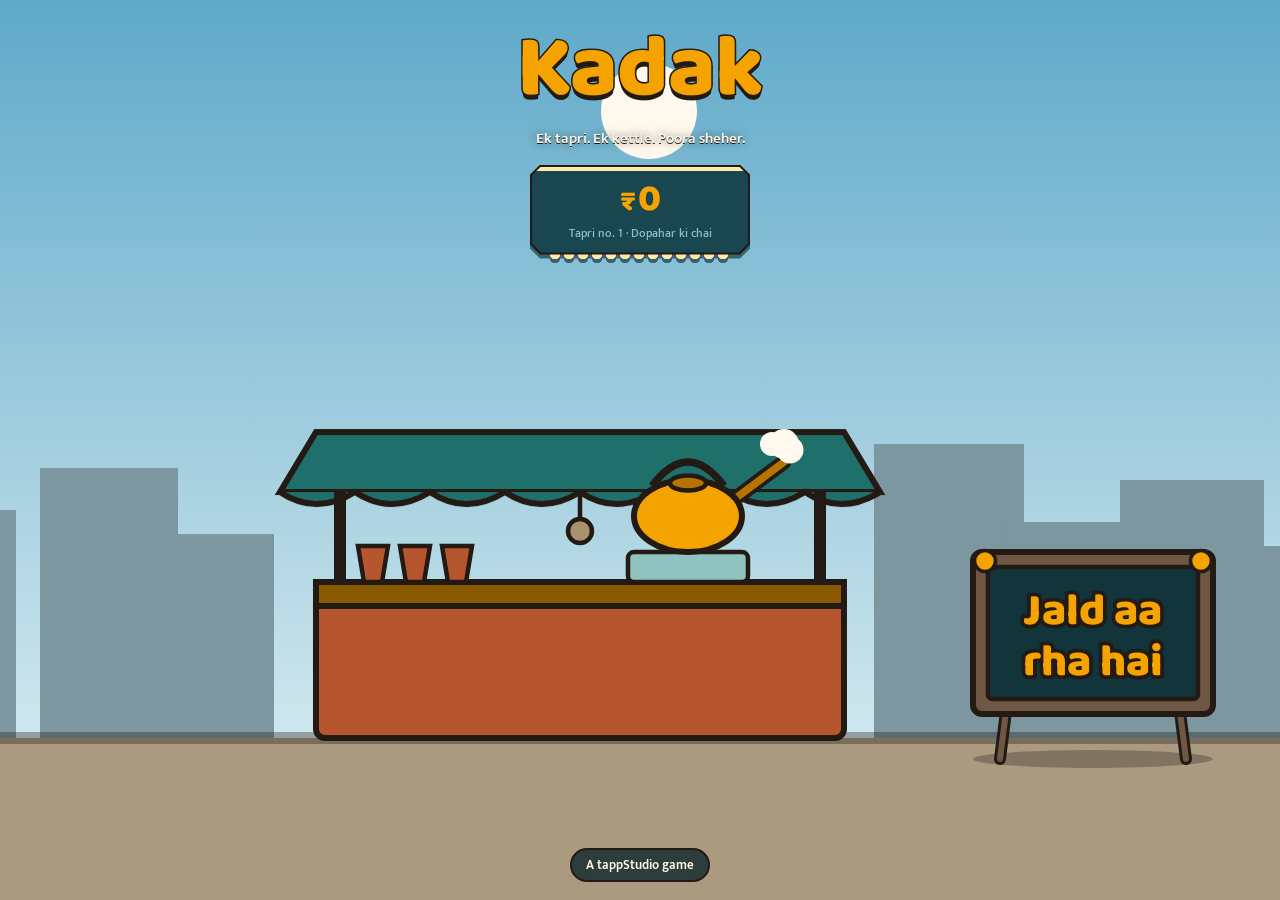
==== index.html @ 05699f22 "feat: Kadak teaser (live-sky tapri) and legal pages for kadakchai.tappstudio.in Co-Authored-By: Clau" ====
<!DOCTYPE html>
<html lang="en">
<head>
<meta charset="utf-8">
<meta name="viewport" content="width=device-width, initial-scale=1, viewport-fit=cover">
<title>Kadak Chai | Jald aa rha hai</title>
<meta name="description" content="Kadak, a chai tapri game from tappStudio. Jald aa rha hai.">
<link rel="canonical" href="https://kadakchai.tappstudio.in/">
<meta name="theme-color" content="#12343B">
<meta name="color-scheme" content="dark">
<meta property="og:type" content="website">
<meta property="og:title" content="Kadak Chai | Jald aa rha hai">
<meta property="og:description" content="A chai tapri game from tappStudio. Jald aa rha hai.">
<meta property="og:url" content="https://kadakchai.tappstudio.in/">
<meta property="og:image" content="https://kadakchai.tappstudio.in/assets/icon-512.png">
<link rel="icon" href="/assets/favicon-48.png" sizes="48x48">
<link rel="apple-touch-icon" href="/assets/apple-touch-icon.png">
<link rel="preconnect" href="https://fonts.googleapis.com">
<link rel="preconnect" href="https://fonts.gstatic.com" crossorigin>
<link rel="stylesheet" href="https://fonts.googleapis.com/css2?family=Baloo+2:wght@600;700;800&family=Mukta:wght@500;600&display=swap">
<style>
/* Pital palette, from the Kadak design system (docs/pital-specimen.html in the game repo). */
:root {
  --night-deep: #0B2328; --night: #12343B; --night-raised: #1A4650;
  --teal: #1F6F6B; --tulsi: #8EC3BF; --steam: #CFE3DF;
  --paper: #FFF8EC; --chai: #6E5843; --ink: #231A14;
  --marigold: #F4A300; --pital: #B87400; --haldi: #FFE1AD;
  --festive: #E0557D;
  --f-display: "Baloo 2", "Mukta", system-ui, sans-serif;
  --f-body: "Mukta", system-ui, -apple-system, "Segoe UI", sans-serif;
  --chamfer: 10px;
  --ease-out: cubic-bezier(.22,.61,.36,1); --ease-back: cubic-bezier(.34,1.56,.64,1);
}
* { box-sizing: border-box; }
html, body { margin: 0; height: 100%; }
body { background: var(--night); color: var(--paper); font-family: var(--f-body); overflow: hidden; -webkit-tap-highlight-color: transparent; user-select: none; -webkit-user-select: none; }

#street { position: fixed; inset: 0; width: 100%; height: 100%; display: block; touch-action: manipulation; cursor: pointer; }

.top { position: fixed; top: 0; left: 0; right: 0; padding: calc(env(safe-area-inset-top) + 28px) 16px 0; display: grid; justify-items: center; gap: 14px; pointer-events: none; text-align: center; }
.mark { margin: 0; font-family: var(--f-display); font-weight: 800; font-size: clamp(52px, 11vw, 88px); line-height: .95; color: var(--marigold); -webkit-text-stroke: 3px var(--ink); paint-order: stroke fill; letter-spacing: -.01em; text-shadow: 0 5px 0 var(--ink); }
.tag { margin: 0; font-weight: 600; font-size: 15px; color: var(--paper); text-shadow: 0 1px 0 var(--ink), 0 0 10px rgba(11,35,40,.55); }

.signboard { filter: drop-shadow(0 4px 0 rgba(11,35,40,.6)); min-width: 220px; }
.signboard .outer { background: var(--ink); padding: 2px; clip-path: polygon(var(--chamfer) 0, calc(100% - var(--chamfer)) 0, 100% var(--chamfer), 100% calc(100% - var(--chamfer)), calc(100% - var(--chamfer)) 100%, var(--chamfer) 100%, 0 calc(100% - var(--chamfer)), 0 var(--chamfer)); }
.signboard .inner { background: var(--night-raised); clip-path: polygon(calc(var(--chamfer) - 1px) 0, calc(100% - var(--chamfer) + 1px) 0, 100% calc(var(--chamfer) - 1px), 100% calc(100% - var(--chamfer) + 1px), calc(100% - var(--chamfer) + 1px) 100%, calc(var(--chamfer) - 1px) 100%, 0 calc(100% - var(--chamfer) + 1px), 0 calc(var(--chamfer) - 1px)); padding: 8px 22px 10px; border-top: 4px solid var(--festive); }
.jhalar { height: 10px; margin: -1px 18px 0; background: radial-gradient(circle at 50% 0, var(--festive) 0 5px, transparent 5.5px) 0 0 / 14px 10px repeat-x; }
.balance { font-family: var(--f-display); font-weight: 800; font-size: 38px; line-height: 42px; color: var(--marigold); font-variant-numeric: tabular-nums; white-space: nowrap; display: inline-block; }
.balance .sym { font-size: .75em; margin-right: 2px; }
.balance.pulse { animation: pulse 320ms var(--ease-back); }
@keyframes pulse { 50% { transform: scale(1.08); } }
.outlet { font-size: 12px; font-weight: 500; color: var(--tulsi); }

.floater { position: fixed; left: 0; top: 0; font-family: var(--f-display); font-weight: 800; font-size: 24px; color: var(--marigold); -webkit-text-stroke: 1.5px var(--ink); paint-order: stroke fill; pointer-events: none; opacity: 0; white-space: nowrap; }
.floater.go { animation: floatUp 900ms var(--ease-out) forwards; }
@keyframes floatUp { 0% { opacity: 0; transform: translate(-50%, 0) scale(.8); } 15% { opacity: 1; transform: translate(-50%, -8px) scale(1.05); } 100% { opacity: 0; transform: translate(-50%, -70px) scale(1); } }

.foot { position: fixed; left: 0; right: 0; bottom: calc(env(safe-area-inset-bottom) + 18px); display: flex; justify-content: center; pointer-events: none; }
.foot a { pointer-events: auto; font-size: 13px; font-weight: 600; color: var(--paper); text-decoration: none; background: rgba(11,35,40,.78); border: 2px solid var(--ink); padding: 4px 14px; border-radius: 999px; }
.foot a:hover { color: var(--haldi); }
:focus-visible { outline: 3px solid var(--haldi); outline-offset: 3px; }

#steam circle { animation: steam 2.4s linear infinite; transform-box: fill-box; transform-origin: center; }
#steam circle:nth-child(2) { animation-delay: .8s; } #steam circle:nth-child(3) { animation-delay: 1.6s; }
@keyframes steam { 0% { opacity: 0; transform: translate(0, 0) scale(.6); } 30% { opacity: .7; } 100% { opacity: 0; transform: translate(6px, -34px) scale(1.4); } }
#kettle { transform-box: fill-box; transform-origin: 30% 90%; }
#kettle.tilt { animation: tilt 360ms var(--ease-out); }
@keyframes tilt { 40% { transform: rotate(-14deg); } }

@media (prefers-reduced-motion: reduce) {
  #steam circle { animation: none; opacity: .5; }
  .floater.go { animation-duration: 600ms; }
  .balance.pulse, #kettle.tilt { animation: none; }
}
</style>
</head>
<body>
<svg id="street" xmlns="http://www.w3.org/2000/svg" viewBox="0 0 390 200" role="img" aria-label="A chai tapri on a city street under the live sky in India. Customers walk up for chai, and a board beside the stall says Jald aa rha hai.">
  <defs>
    <linearGradient id="sky" x1="0" y1="0" x2="0" y2="1"><stop id="sky-top" offset="0" stop-color="#2F4E6E"/><stop id="sky-bot" offset="1" stop-color="#F59A5C"/></linearGradient>
    <radialGradient id="bulbglow"><stop offset="0" stop-color="#FFE1AD" stop-opacity=".9"/><stop offset="1" stop-color="#FFE1AD" stop-opacity="0"/></radialGradient>
  </defs>
  <rect id="sky-rect" x="-2000" y="-2000" width="4400" height="2160" fill="url(#sky)"/>
  <g id="stars" fill="#FFF8EC" opacity="0"></g>
  <circle id="sun" cx="300" cy="60" r="16" fill="#FFE1AD"/>
  <g id="bld" fill="#3A3F4F">
    <rect x="-640" y="68" width="64" height="106"/><rect x="-570" y="94" width="60" height="80"/><rect x="-500" y="72" width="56" height="102"/><rect x="-430" y="86" width="60" height="88"/><rect x="-360" y="60" width="52" height="114"/><rect x="-300" y="90" width="64" height="84"/><rect x="-230" y="74" width="50" height="100"/><rect x="-170" y="96" width="56" height="78"/><rect x="-110" y="66" width="48" height="108"/><rect x="-60" y="84" width="52" height="90"/>
    <rect x="0" y="70" width="46" height="100"/><rect x="40" y="92" width="38" height="80"/><rect x="278" y="62" width="50" height="110"/><rect x="322" y="88" width="40" height="84"/>
    <rect x="360" y="74" width="48" height="100"/><rect x="404" y="96" width="52" height="78"/><rect x="452" y="64" width="46" height="110"/><rect x="494" y="88" width="60" height="86"/><rect x="550" y="70" width="50" height="104"/><rect x="596" y="92" width="58" height="82"/><rect x="650" y="62" width="52" height="112"/><rect x="700" y="84" width="60" height="90"/><rect x="756" y="74" width="50" height="100"/><rect x="804" y="96" width="64" height="78"/><rect x="864" y="66" width="56" height="108"/><rect x="916" y="90" width="60" height="84"/><rect x="970" y="70" width="60" height="104"/>
  </g>
  <g id="windows" fill="#FFE1AD" opacity="0">
    <rect x="-626" y="82" width="8" height="10"/><rect x="-552" y="108" width="8" height="10"/><rect x="-486" y="86" width="8" height="10"/><rect x="-466" y="110" width="8" height="10"/><rect x="-412" y="100" width="8" height="10"/><rect x="-346" y="76" width="8" height="10"/><rect x="-326" y="98" width="8" height="10"/><rect x="-282" y="104" width="8" height="10"/><rect x="-216" y="88" width="8" height="10"/><rect x="-150" y="110" width="8" height="10"/><rect x="-96" y="80" width="8" height="10"/><rect x="-80" y="104" width="8" height="10"/><rect x="-44" y="98" width="8" height="10"/>
    <rect x="10" y="84" width="8" height="10"/><rect x="26" y="104" width="8" height="10"/><rect x="290" y="78" width="8" height="10"/><rect x="306" y="100" width="8" height="10"/><rect x="334" y="104" width="8" height="10"/>
    <rect x="374" y="88" width="8" height="10"/><rect x="420" y="110" width="8" height="10"/><rect x="466" y="78" width="8" height="10"/><rect x="480" y="102" width="8" height="10"/><rect x="512" y="104" width="8" height="10"/><rect x="566" y="84" width="8" height="10"/><rect x="614" y="106" width="8" height="10"/><rect x="664" y="76" width="8" height="10"/><rect x="680" y="100" width="8" height="10"/><rect x="718" y="98" width="8" height="10"/><rect x="772" y="88" width="8" height="10"/><rect x="822" y="110" width="8" height="10"/><rect x="880" y="80" width="8" height="10"/><rect x="934" y="104" width="8" height="10"/><rect x="988" y="84" width="8" height="10"/>
  </g>
  <rect id="ground" x="-2000" y="160" width="4400" height="2000" fill="#6E5843"/>
  <rect x="-2000" y="158" width="4400" height="4" fill="#231A14" opacity=".35"/>

  <!-- tapri -->
  <polygon points="92,58 268,58 280,78 80,78" fill="#1F6F6B" stroke="#231A14" stroke-width="2"/>
  <path d="M80 78 q12 8 25 0 q12 8 25 0 q12 8 25 0 q12 8 25 0 q12 8 25 0 q12 8 25 0 q12 8 25 0 q12 8 25 0" fill="#1F6F6B" stroke="#231A14" stroke-width="2"/>
  <rect x="98" y="78" width="4" height="34" fill="#231A14"/><rect x="258" y="78" width="4" height="34" fill="#231A14"/>
  <circle id="bulb-glow" cx="180" cy="92" r="46" fill="url(#bulbglow)" opacity="0"/>
  <line x1="180" y1="78" x2="180" y2="88" stroke="#231A14" stroke-width="1.5"/>
  <circle id="bulb" cx="180" cy="91" r="4" fill="#A8916F" stroke="#231A14" stroke-width="1.5"/>
  <rect x="92" y="112" width="176" height="48" rx="3" fill="#B5562F" stroke="#231A14" stroke-width="2"/>
  <rect x="92" y="108" width="176" height="8" fill="#8A5A00" stroke="#231A14" stroke-width="2"/>
  <g fill="#B5562F" stroke="#231A14" stroke-width="1.5"><polygon points="106,96 116,96 114,108 108,108"/><polygon points="120,96 130,96 128,108 122,108"/><polygon points="134,96 144,96 142,108 136,108"/></g>
  <rect x="196" y="98" width="40" height="10" rx="2" fill="#8EC3BF" stroke="#231A14" stroke-width="1.5"/>
  <g id="kettle">
    <path d="M232 80 L248 68" stroke="#231A14" stroke-width="5" stroke-linecap="round"/><path d="M232 80 L248 68" stroke="#B87400" stroke-width="2.5" stroke-linecap="round"/>
    <ellipse cx="216" cy="86" rx="18" ry="12" fill="#F4A300" stroke="#231A14" stroke-width="2"/>
    <path d="M204 76 q12 -16 24 0" fill="none" stroke="#231A14" stroke-width="2.5"/>
    <ellipse cx="216" cy="75" rx="6" ry="2.5" fill="#B87400" stroke="#231A14" stroke-width="1.5"/>
  </g>
  <g id="steam" fill="#FFF8EC"><circle cx="248" cy="62" r="5"/><circle cx="244" cy="62" r="4"/><circle cx="250" cy="64" r="4.5"/></g>

  <!-- customers walk in here -->
  <g id="customers" stroke="#231A14" stroke-width="2"></g>

  <!-- the board beside the tapri -->
  <g id="board" transform="translate(12 0)">
    <ellipse cx="339" cy="167" rx="40" ry="3" fill="#231A14" opacity=".3"/>
    <path d="M308 167 L316 104 M370 167 L362 104" stroke="#231A14" stroke-width="4" stroke-linecap="round"/>
    <path d="M308 167 L316 104 M370 167 L362 104" stroke="#6E5843" stroke-width="2" stroke-linecap="round"/>
    <rect x="299" y="98" width="80" height="54" rx="3" fill="#6E5843" stroke="#231A14" stroke-width="2"/>
    <rect x="304" y="103" width="70" height="44" rx="1.5" fill="#12343B" stroke="#231A14" stroke-width="1.5"/>
    <g font-family="'Baloo 2', Mukta, system-ui, sans-serif" font-weight="800" font-size="15" text-anchor="middle" fill="#F4A300" stroke="#231A14" stroke-width="2.5" paint-order="stroke fill">
      <text x="339" y="122">Jald aa</text>
      <text x="339" y="139">rha hai</text>
    </g>
    <circle cx="303" cy="101" r="3.5" fill="#F4A300" stroke="#231A14" stroke-width="1.2"/>
    <circle cx="375" cy="101" r="3.5" fill="#F4A300" stroke="#231A14" stroke-width="1.2"/>
  </g>

  <rect id="shade" x="-2000" y="-2000" width="4400" height="4400" fill="#0B2328" opacity="0" pointer-events="none"/>
</svg>

<header class="top">
  <h1 class="mark">Kadak</h1>
  <p class="tag">Ek tapri. Ek kettle. Poora sheher.</p>
  <div class="signboard" aria-hidden="true">
    <div class="outer"><div class="inner">
      <div class="balance" id="balance"><span class="sym">₹</span><span id="n">0</span></div>
      <div class="outlet" id="phase">Tapri no. 1</div>
    </div></div>
    <div class="jhalar"></div>
  </div>
</header>

<footer class="foot"><a href="https://tappstudio.in">A tappStudio game</a></footer>

<script>
(function () {
  const $ = s => document.querySelector(s);
  const svg = $('#street'), NS = 'http://www.w3.org/2000/svg';
  const reduce = matchMedia('(prefers-reduced-motion: reduce)').matches;

  /* ---------- Fit: keep the tapri, its customers and the board (x 10..392) in view ---------- */
  const CORE_W = 392, CORE_C = 200;
  let vb = { x: 0, y: 0, w: 390, h: 200 }, scale = 1;
  function fit() {
    const W = innerWidth, H = innerHeight;
    // Tall phones get the street higher up, so the sky isn't one big empty band.
    const ground = H * (H > W * 1.3 ? 0.7 : 0.82);
    // As wide as the screen allows, but leave room above the canopy for the header.
    scale = Math.max(0.6, Math.min(W / CORE_W, (ground - 230) / 110, 3));
    vb.w = W / scale; vb.h = H / scale;
    vb.x = CORE_C - vb.w / 2;
    vb.y = 160 - ground / scale;
    svg.setAttribute('viewBox', `${vb.x.toFixed(2)} ${vb.y.toFixed(2)} ${vb.w.toFixed(2)} ${vb.h.toFixed(2)}`);
    $('#sky-rect').setAttribute('y', vb.y.toFixed(2));
    $('#sky-rect').setAttribute('height', (160 - vb.y).toFixed(2));
    placeStars();
    setSky(hourNow());
  }
  const toScreen = (x, y) => [(x - vb.x) * scale, (y - vb.y) * scale];

  /* ---------- Stars (seeded, so they don't jump on resize) ---------- */
  function rng(seed) { return () => (seed = (seed * 16807) % 2147483647) / 2147483647; }
  const STAR = (() => { const r = rng(7), a = []; for (let i = 0; i < 140; i++) a.push([r(), r(), 0.5 + r() * 0.9]); return a; })();
  function placeStars() {
    const g = $('#stars'); g.textContent = '';
    const top = vb.y, bottom = 62;
    STAR.forEach(([u, v, r]) => {
      const c = document.createElementNS(NS, 'circle');
      c.setAttribute('cx', (vb.x + u * vb.w).toFixed(1));
      c.setAttribute('cy', (top + v * (bottom - top)).toFixed(1));
      c.setAttribute('r', (r / Math.max(scale, 1) * 1.4).toFixed(2));
      c.setAttribute('opacity', (0.35 + (1 - v) * 0.6).toFixed(2));
      g.appendChild(c);
    });
  }

  /* ---------- Live sky, by the time in India ---------- */
  const KF = [ // hour, skyTop, skyBottom, ground, buildings, night(0..1)
    [0, '#0B2328', '#1A4650', '#0F2A30', '#163C44', 1], [5, '#0B2328', '#1A4650', '#0F2A30', '#163C44', 1],
    [7, '#8FB6C8', '#E9E4D6', '#8A8172', '#6E8C96', .15], [10.5, '#5FA9C9', '#CFE7EE', '#A99A80', '#7C97A0', 0],
    [15.5, '#5FA9C9', '#CFE7EE', '#A99A80', '#7C97A0', 0], [18, '#2F4E6E', '#F59A5C', '#6E5843', '#3A3F4F', .55],
    [20, '#0B2328', '#1A4650', '#0F2A30', '#163C44', 1], [24, '#0B2328', '#1A4650', '#0F2A30', '#163C44', 1],
  ];
  const hex2 = h => [1, 3, 5].map(i => parseInt(h.slice(i, i + 2), 16));
  const mix = (a, b, t) => '#' + hex2(a).map((v, i) => Math.round(v + (hex2(b)[i] - v) * t).toString(16).padStart(2, '0')).join('');
  const forced = parseFloat(new URLSearchParams(location.search).get('h'));
  function hourNow() {
    if (forced >= 0 && forced < 24) return forced;
    const ist = new Date(Date.now() + 5.5 * 3600e3);
    return ist.getUTCHours() + ist.getUTCMinutes() / 60;
  }
  function phaseOf(h) { return h >= 5 && h < 10 ? 'Subah ki chai' : h >= 10 && h < 16 ? 'Dopahar ki chai' : h >= 16 && h < 19.5 ? 'Shaam ki chai' : 'Raat ki chai'; }
  function setSky(h) {
    let i = 0; while (i < KF.length - 2 && h > KF[i + 1][0]) i++;
    const a = KF[i], b = KF[i + 1], t = (h - a[0]) / (b[0] - a[0] || 1);
    const top = mix(a[1], b[1], t);
    $('#sky-top').setAttribute('stop-color', top);
    $('#sky-bot').setAttribute('stop-color', mix(a[2], b[2], t));
    $('#ground').setAttribute('fill', mix(a[3], b[3], t));
    $('#bld').setAttribute('fill', mix(a[4], b[4], t));
    document.querySelector('meta[name=theme-color]').setAttribute('content', top);
    document.body.style.background = top;
    const night = a[5] + (b[5] - a[5]) * t;
    $('#shade').setAttribute('opacity', (night * .28).toFixed(2));
    $('#bulb-glow').setAttribute('opacity', night.toFixed(2));
    $('#bulb').setAttribute('fill', night > .4 ? '#FFE1AD' : '#A8916F');
    $('#windows').setAttribute('opacity', (night * .9).toFixed(2));
    $('#stars').setAttribute('opacity', Math.max(0, (night - .5) * 2).toFixed(2));
    // The sun arcs across what's on screen; at night a small moon sits up and to the right.
    const sunUp = h > 5.5 && h < 19.5, p = (h - 5.5) / 14, sun = $('#sun');
    const left = vb.x + vb.w * .08, span = vb.w * .84, peak = Math.max(vb.y + 40 / scale + 24, -70);
    sun.setAttribute('cx', (sunUp ? left + p * span : vb.x + vb.w * .8).toFixed(0));
    sun.setAttribute('cy', (sunUp ? 150 - Math.sin(p * Math.PI) * (150 - peak) : Math.max(vb.y + 30, 20)).toFixed(0));
    sun.setAttribute('fill', sunUp ? (h > 16 || h < 7.5 ? '#F59A5C' : '#FFF8EC') : '#CFE3DF');
    sun.setAttribute('r', sunUp ? 16 : 10);
    $('#phase').textContent = 'Tapri no. 1 · ' + phaseOf(h);
  }

  /* ---------- Festive trim for the month (the Utsav pack colours) ---------- */
  const TRIM = ['#E8508A', '#E79AB0', '#D9479A', '#7FB77E', '#FFB43A', '#D7E05A', '#6FA8DC', '#9DB548', '#F2C14E', '#E0557D', '#FFC94D', '#FFE9A8'];
  document.documentElement.style.setProperty('--festive', TRIM[new Date(Date.now() + 5.5 * 3600e3).getUTCMonth()]);

  /* ---------- Galla: the signboard balance ---------- */
  let balance = 0;
  const nEl = $('#n'), balEl = $('#balance');
  function earn(v) {
    balance += v;
    nEl.textContent = balance.toLocaleString('en-IN');
    balEl.classList.remove('pulse'); void balEl.offsetWidth; balEl.classList.add('pulse');
  }

  /* ---------- Floating "+₹" numbers ---------- */
  const pool = []; let pi = 0;
  for (let i = 0; i < 12; i++) { const f = document.createElement('span'); f.className = 'floater'; f.setAttribute('aria-hidden', 'true'); document.body.appendChild(f); pool.push(f); }
  function float(px, py, v) {
    const f = pool[pi++ % pool.length];
    f.textContent = '+₹' + v;
    f.style.left = px + 'px'; f.style.top = (py - 20) + 'px';
    f.classList.remove('go'); void f.offsetWidth; f.classList.add('go');
  }

  /* ---------- Customers: walk up, wait, get their chai, pay, walk off ---------- */
  const SPOTS = [30, 58, 284], WAIT = 1400, SERVE = 800, FADE = 240, SPEED = 70;
  const BODIES = ['#C8352B', '#5E9C3A', '#F4A300', '#8EC3BF', '#E8742A', '#F5D9C8'];
  const HEADS = ['#B5562F', '#8A5A00', '#6E5843', '#B5521A'];
  const PRICES = [10, 10, 12, 15, 15, 20]; // cutting, kadak, masala, elaichi...
  const crowd = [], layer = $('#customers');
  const pick = a => a[Math.floor(Math.random() * a.length)];
  function arrive(now) {
    const free = SPOTS.filter(s => !crowd.some(c => c.spot === s));
    if (!free.length) return;
    const spot = pick(free), h = 0.8 + Math.random() * 0.4;
    const from = spot < CORE_C ? vb.x - 20 : vb.x + vb.w + 20;
    const walk = reduce ? 0 : Math.abs(spot - from) / SPEED * 1000;
    const bh = 42 * h, g = document.createElementNS(NS, 'g');
    g.innerHTML = `<rect x="-9" y="${(166 - bh).toFixed(1)}" width="18" height="${bh.toFixed(1)}" rx="9" fill="${pick(BODIES)}"/><circle cx="0" cy="${(158 - bh).toFixed(1)}" r="8" fill="${pick(HEADS)}"/>`;
    layer.appendChild(g);
    crowd.push({ g, spot, from, walk, bh, born: now, served: false });
    wake();
  }
  function step(now) {
    for (let i = crowd.length - 1; i >= 0; i--) {
      const c = crowd[i], t = now - c.born, arrives = c.walk, leaves = arrives + WAIT, gone = leaves + c.walk;
      let x = c.spot, bob = 0, op = 1;
      if (t < arrives) { const k = t / c.walk; x = c.from + (c.spot - c.from) * k; bob = Math.abs(Math.sin(t / 110)) * 2; }
      else if (t > leaves) { const k = (t - leaves) / (c.walk || 1); x = c.spot + (c.from - c.spot) * k; bob = Math.abs(Math.sin(t / 110)) * 2; }
      if (reduce) op = Math.min(1, t / FADE, Math.max(0, (leaves + FADE - t) / FADE));
      if (!c.served && t >= arrives + SERVE) {
        c.served = true;
        const v = pick(PRICES), [px, py] = toScreen(c.spot, 158 - c.bh - 10);
        float(px, py, v); earn(v); steam();
      }
      if (t >= (reduce ? leaves + FADE : gone)) { c.g.remove(); crowd.splice(i, 1); continue; }
      c.g.setAttribute('transform', `translate(${x.toFixed(1)} ${(-bob).toFixed(1)})`);
      c.g.setAttribute('opacity', op.toFixed(2));
    }
  }
  let raf = 0;
  function loop(now) { step(now); raf = crowd.length ? requestAnimationFrame(loop) : 0; }
  function wake() { if (!raf) raf = requestAnimationFrame(loop); }

  let timer;
  function schedule(first) {
    const wait = first ? 1200 + Math.random() * 1300 : 2200 + Math.random() * 4300;
    timer = setTimeout(() => { if (!document.hidden) arrive(performance.now()); schedule(false); }, wait);
  }
  schedule(true);
  document.addEventListener('visibilitychange', () => { if (!document.hidden) setSky(hourNow()); });

  /* ---------- Tap to pour ---------- */
  const kettle = $('#kettle');
  function steam() { kettle.classList.remove('tilt'); void kettle.getBBox(); kettle.classList.add('tilt'); }
  svg.addEventListener('pointerdown', e => { float(e.clientX, e.clientY, 1); earn(1); steam(); });

  addEventListener('resize', fit);
  fit();
  setInterval(() => setSky(hourNow()), 60e3);
})();
</script>
</body>
</html>
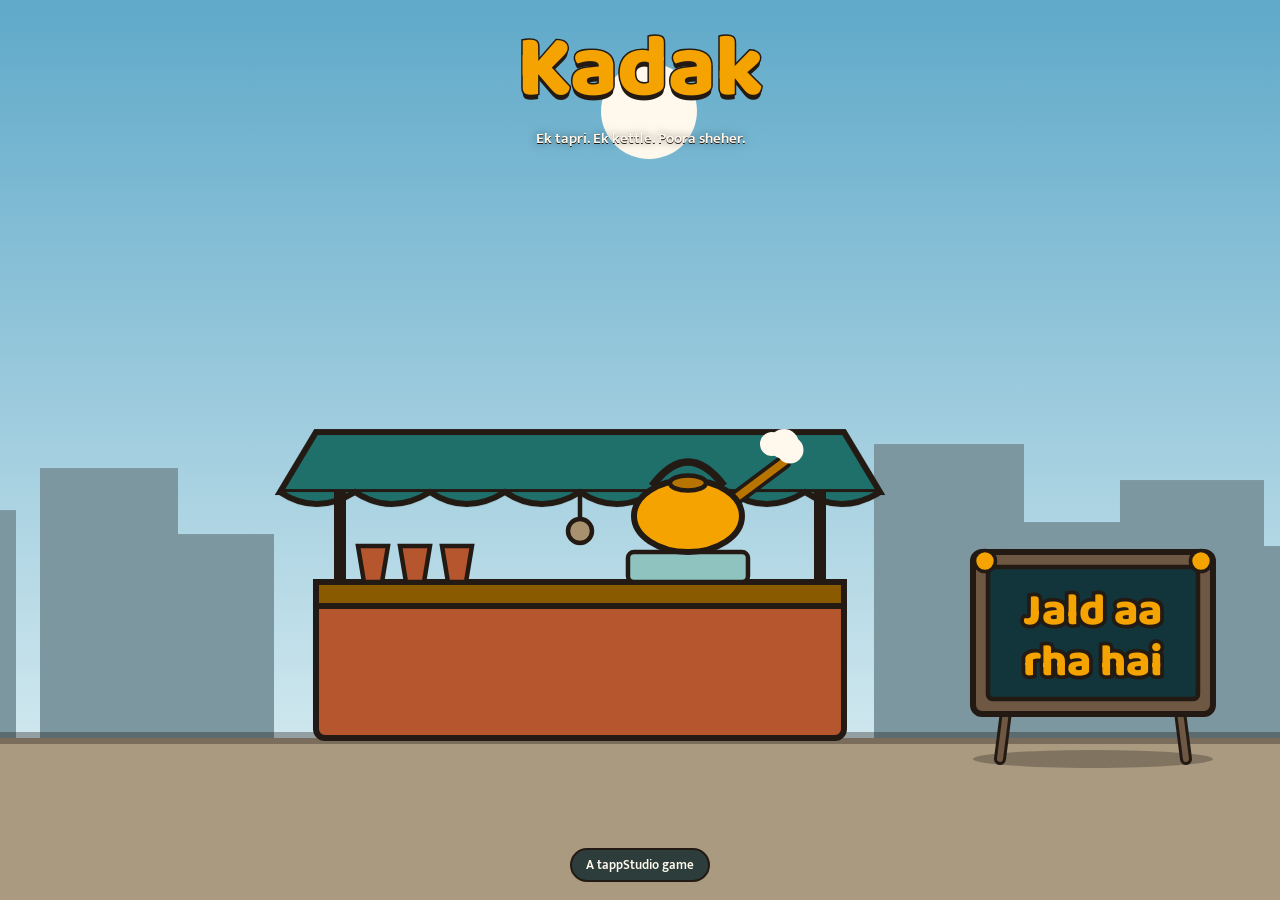
==== commit 8e327496: "feat: Drop the currency card and tapri label; use a coin icon Co-Authored-By: Claude Haiku 5.5 <nore" ====
--- a/index.html
+++ b/index.html
@@ -25,7 +25,6 @@
   --teal: #1F6F6B; --tulsi: #8EC3BF; --steam: #CFE3DF;
   --paper: #FFF8EC; --chai: #6E5843; --ink: #231A14;
   --marigold: #F4A300; --pital: #B87400; --haldi: #FFE1AD;
-  --festive: #E0557D;
   --f-display: "Baloo 2", "Mukta", system-ui, sans-serif;
   --f-body: "Mukta", system-ui, -apple-system, "Segoe UI", sans-serif;
   --chamfer: 10px;
@@ -41,20 +40,12 @@
 .mark { margin: 0; font-family: var(--f-display); font-weight: 800; font-size: clamp(52px, 11vw, 88px); line-height: .95; color: var(--marigold); -webkit-text-stroke: 3px var(--ink); paint-order: stroke fill; letter-spacing: -.01em; text-shadow: 0 5px 0 var(--ink); }
 .tag { margin: 0; font-weight: 600; font-size: 15px; color: var(--paper); text-shadow: 0 1px 0 var(--ink), 0 0 10px rgba(11,35,40,.55); }
 
-.signboard { filter: drop-shadow(0 4px 0 rgba(11,35,40,.6)); min-width: 220px; }
-.signboard .outer { background: var(--ink); padding: 2px; clip-path: polygon(var(--chamfer) 0, calc(100% - var(--chamfer)) 0, 100% var(--chamfer), 100% calc(100% - var(--chamfer)), calc(100% - var(--chamfer)) 100%, var(--chamfer) 100%, 0 calc(100% - var(--chamfer)), 0 var(--chamfer)); }
-.signboard .inner { background: var(--night-raised); clip-path: polygon(calc(var(--chamfer) - 1px) 0, calc(100% - var(--chamfer) + 1px) 0, 100% calc(var(--chamfer) - 1px), 100% calc(100% - var(--chamfer) + 1px), calc(100% - var(--chamfer) + 1px) 100%, calc(var(--chamfer) - 1px) 100%, 0 calc(100% - var(--chamfer) + 1px), 0 calc(var(--chamfer) - 1px)); padding: 8px 22px 10px; border-top: 4px solid var(--festive); }
-.jhalar { height: 10px; margin: -1px 18px 0; background: radial-gradient(circle at 50% 0, var(--festive) 0 5px, transparent 5.5px) 0 0 / 14px 10px repeat-x; }
-.balance { font-family: var(--f-display); font-weight: 800; font-size: 38px; line-height: 42px; color: var(--marigold); font-variant-numeric: tabular-nums; white-space: nowrap; display: inline-block; }
-.balance .sym { font-size: .75em; margin-right: 2px; }
-.balance.pulse { animation: pulse 320ms var(--ease-back); }
-@keyframes pulse { 50% { transform: scale(1.08); } }
-.outlet { font-size: 12px; font-weight: 500; color: var(--tulsi); }
 
 .floater { position: fixed; left: 0; top: 0; font-family: var(--f-display); font-weight: 800; font-size: 24px; color: var(--marigold); -webkit-text-stroke: 1.5px var(--ink); paint-order: stroke fill; pointer-events: none; opacity: 0; white-space: nowrap; }
 .floater.go { animation: floatUp 900ms var(--ease-out) forwards; }
 @keyframes floatUp { 0% { opacity: 0; transform: translate(-50%, 0) scale(.8); } 15% { opacity: 1; transform: translate(-50%, -8px) scale(1.05); } 100% { opacity: 0; transform: translate(-50%, -70px) scale(1); } }
 
+.coin { display: inline-block; width: 1em; height: 1em; vertical-align: -0.12em; margin-right: .08em; }
 .foot { position: fixed; left: 0; right: 0; bottom: calc(env(safe-area-inset-bottom) + 18px); display: flex; justify-content: center; pointer-events: none; }
 .foot a { pointer-events: auto; font-size: 13px; font-weight: 600; color: var(--paper); text-decoration: none; background: rgba(11,35,40,.78); border: 2px solid var(--ink); padding: 4px 14px; border-radius: 999px; }
 .foot a:hover { color: var(--haldi); }
@@ -70,11 +61,14 @@
 @media (prefers-reduced-motion: reduce) {
   #steam circle { animation: none; opacity: .5; }
   .floater.go { animation-duration: 600ms; }
-  .balance.pulse, #kettle.tilt { animation: none; }
+  #kettle.tilt { animation: none; }
 }
 </style>
 </head>
 <body>
+<svg width="0" height="0" style="position:absolute" aria-hidden="true" focusable="false"><defs>
+  <symbol id="coin" viewBox="0 0 24 24"><circle cx="12" cy="12" r="10" fill="#F4A300" stroke="#231A14" stroke-width="2"/><circle cx="12" cy="12" r="6.2" fill="none" stroke="#B87400" stroke-width="1.6"/><path d="M12 8.6v6.8M10 10.4h3.2a1.2 1.2 0 0 1 0 2.4H10.6a1.2 1.2 0 0 0 0 2.4H14" fill="none" stroke="#8A5A00" stroke-width="1.3" stroke-linecap="round"/></symbol>
+</defs></svg>
 <svg id="street" xmlns="http://www.w3.org/2000/svg" viewBox="0 0 390 200" role="img" aria-label="A chai tapri on a city street under the live sky in India. Customers walk up for chai, and a board beside the stall says Jald aa rha hai.">
   <defs>
     <linearGradient id="sky" x1="0" y1="0" x2="0" y2="1"><stop id="sky-top" offset="0" stop-color="#2F4E6E"/><stop id="sky-bot" offset="1" stop-color="#F59A5C"/></linearGradient>
@@ -139,13 +133,6 @@
 <header class="top">
   <h1 class="mark">Kadak</h1>
   <p class="tag">Ek tapri. Ek kettle. Poora sheher.</p>
-  <div class="signboard" aria-hidden="true">
-    <div class="outer"><div class="inner">
-      <div class="balance" id="balance"><span class="sym">₹</span><span id="n">0</span></div>
-      <div class="outlet" id="phase">Tapri no. 1</div>
-    </div></div>
-    <div class="jhalar"></div>
-  </div>
 </header>
 
 <footer class="foot"><a href="https://tappstudio.in">A tappStudio game</a></footer>
@@ -207,7 +194,6 @@
     const ist = new Date(Date.now() + 5.5 * 3600e3);
     return ist.getUTCHours() + ist.getUTCMinutes() / 60;
   }
-  function phaseOf(h) { return h >= 5 && h < 10 ? 'Subah ki chai' : h >= 10 && h < 16 ? 'Dopahar ki chai' : h >= 16 && h < 19.5 ? 'Shaam ki chai' : 'Raat ki chai'; }
   function setSky(h) {
     let i = 0; while (i < KF.length - 2 && h > KF[i + 1][0]) i++;
     const a = KF[i], b = KF[i + 1], t = (h - a[0]) / (b[0] - a[0] || 1);
@@ -231,28 +217,14 @@
     sun.setAttribute('cy', (sunUp ? 150 - Math.sin(p * Math.PI) * (150 - peak) : Math.max(vb.y + 30, 20)).toFixed(0));
     sun.setAttribute('fill', sunUp ? (h > 16 || h < 7.5 ? '#F59A5C' : '#FFF8EC') : '#CFE3DF');
     sun.setAttribute('r', sunUp ? 16 : 10);
-    $('#phase').textContent = 'Tapri no. 1 · ' + phaseOf(h);
-  }
-
-  /* ---------- Festive trim for the month (the Utsav pack colours) ---------- */
-  const TRIM = ['#E8508A', '#E79AB0', '#D9479A', '#7FB77E', '#FFB43A', '#D7E05A', '#6FA8DC', '#9DB548', '#F2C14E', '#E0557D', '#FFC94D', '#FFE9A8'];
-  document.documentElement.style.setProperty('--festive', TRIM[new Date(Date.now() + 5.5 * 3600e3).getUTCMonth()]);
-
-  /* ---------- Galla: the signboard balance ---------- */
-  let balance = 0;
-  const nEl = $('#n'), balEl = $('#balance');
-  function earn(v) {
-    balance += v;
-    nEl.textContent = balance.toLocaleString('en-IN');
-    balEl.classList.remove('pulse'); void balEl.offsetWidth; balEl.classList.add('pulse');
-  }
-
-  /* ---------- Floating "+₹" numbers ---------- */
+  }
+
+  /* ---------- Floating coin numbers, one per pour ---------- */
   const pool = []; let pi = 0;
   for (let i = 0; i < 12; i++) { const f = document.createElement('span'); f.className = 'floater'; f.setAttribute('aria-hidden', 'true'); document.body.appendChild(f); pool.push(f); }
   function float(px, py, v) {
     const f = pool[pi++ % pool.length];
-    f.textContent = '+₹' + v;
+    f.innerHTML = '+<svg class="coin" aria-hidden="true"><use href="#coin"/></svg>' + v;
     f.style.left = px + 'px'; f.style.top = (py - 20) + 'px';
     f.classList.remove('go'); void f.offsetWidth; f.classList.add('go');
   }
@@ -286,7 +258,7 @@
       if (!c.served && t >= arrives + SERVE) {
         c.served = true;
         const v = pick(PRICES), [px, py] = toScreen(c.spot, 158 - c.bh - 10);
-        float(px, py, v); earn(v); steam();
+        float(px, py, v); steam();
       }
       if (t >= (reduce ? leaves + FADE : gone)) { c.g.remove(); crowd.splice(i, 1); continue; }
       c.g.setAttribute('transform', `translate(${x.toFixed(1)} ${(-bob).toFixed(1)})`);
@@ -308,7 +280,7 @@
   /* ---------- Tap to pour ---------- */
   const kettle = $('#kettle');
   function steam() { kettle.classList.remove('tilt'); void kettle.getBBox(); kettle.classList.add('tilt'); }
-  svg.addEventListener('pointerdown', e => { float(e.clientX, e.clientY, 1); earn(1); steam(); });
+  svg.addEventListener('pointerdown', e => { float(e.clientX, e.clientY, 1); steam(); });
 
   addEventListener('resize', fit);
   fit();
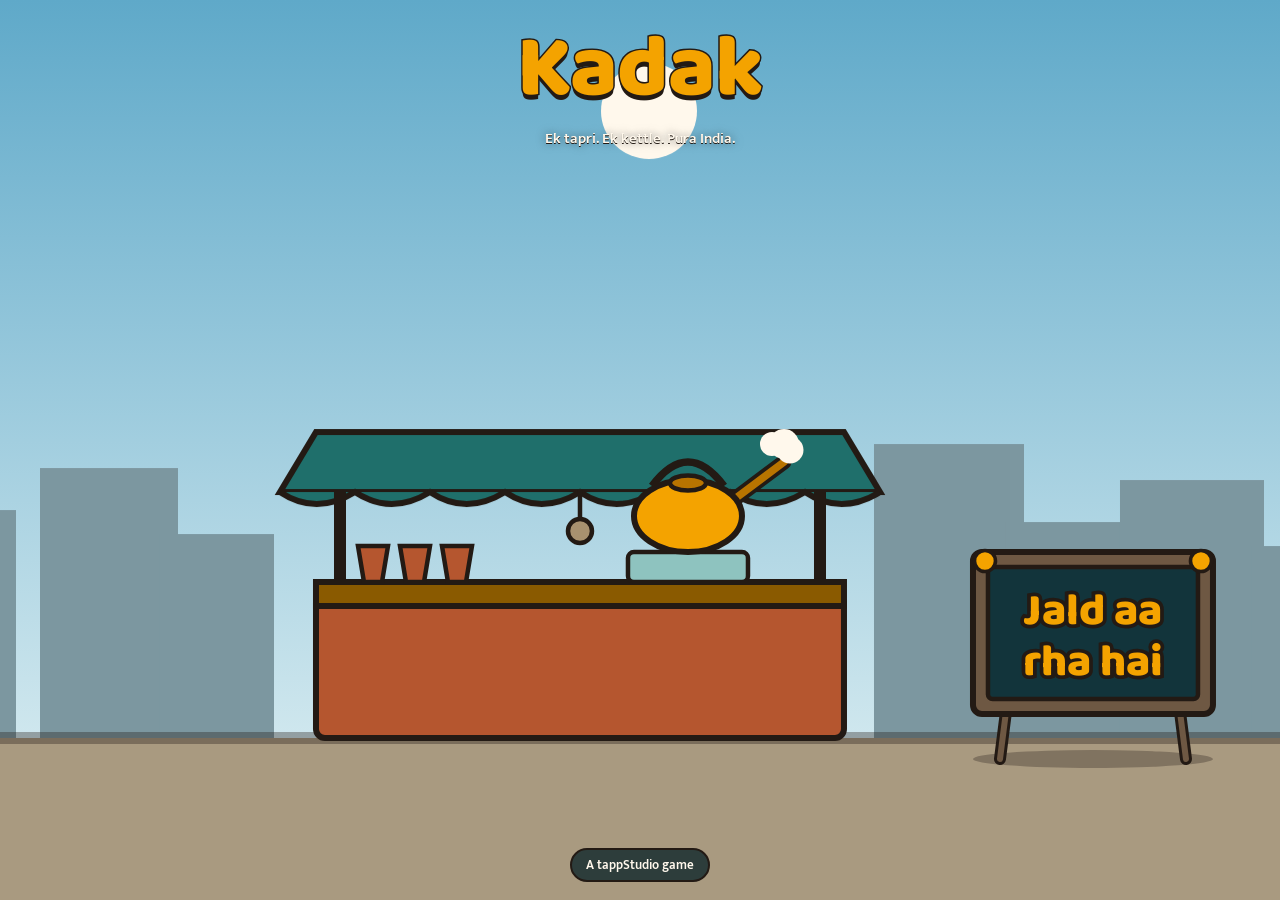
==== commit 02d3d7cc: "feat: Change teaser tagline to Pura India Co-Authored-By: Claude Haiku 5.5 <noreply@anthropic.com>" ====
--- a/index.html
+++ b/index.html
@@ -132,7 +132,7 @@
 
 <header class="top">
   <h1 class="mark">Kadak</h1>
-  <p class="tag">Ek tapri. Ek kettle. Poora sheher.</p>
+  <p class="tag">Ek tapri. Ek kettle. Pura India.</p>
 </header>
 
 <footer class="foot"><a href="https://tappstudio.in">A tappStudio game</a></footer>
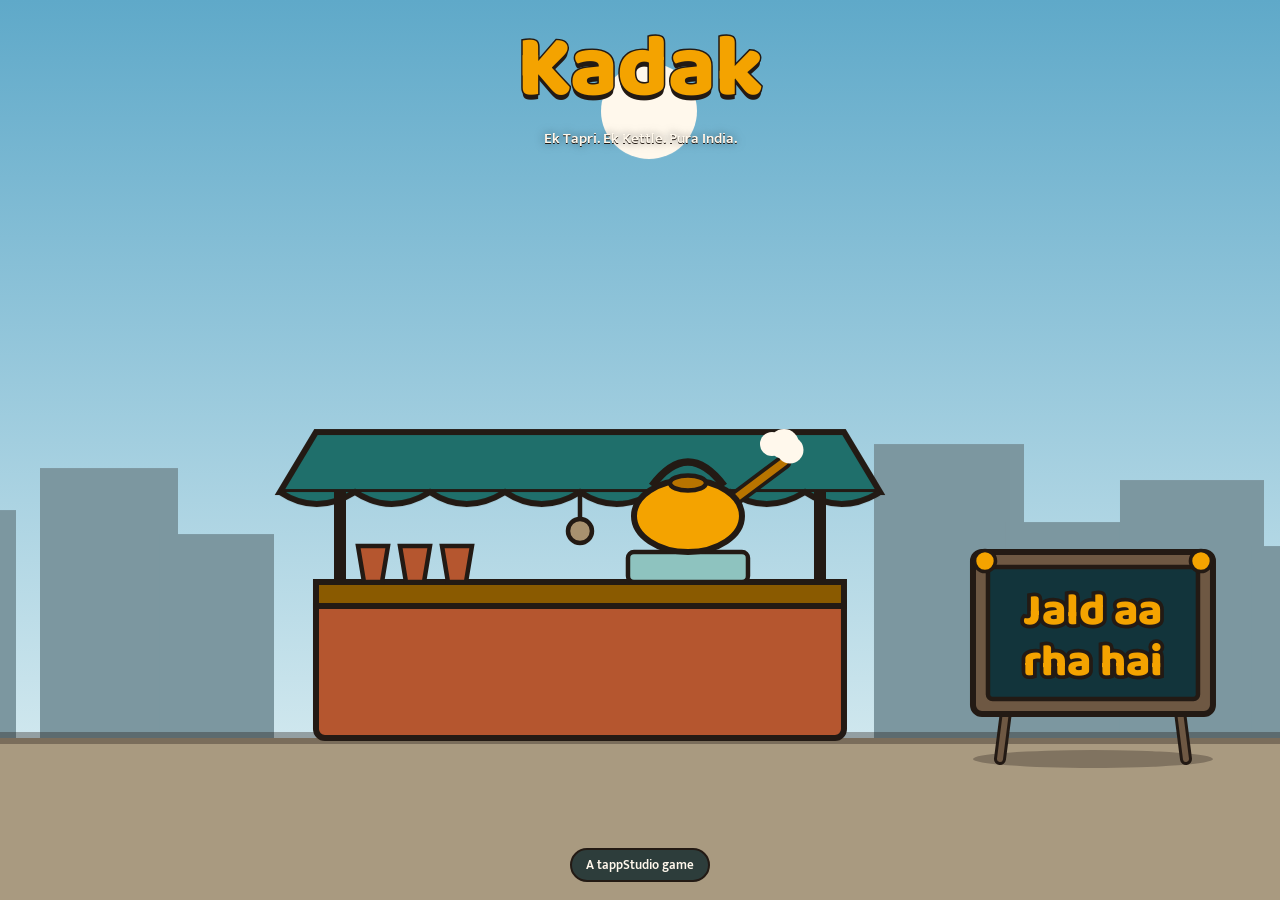
==== commit a4a3cfc4: "feat: Capitalise Tapri and Kettle in the tagline Co-Authored-By: Claude Haiku 5.5 <noreply@anthropic" ====
--- a/index.html
+++ b/index.html
@@ -132,7 +132,7 @@
 
 <header class="top">
   <h1 class="mark">Kadak</h1>
-  <p class="tag">Ek tapri. Ek kettle. Pura India.</p>
+  <p class="tag">Ek Tapri. Ek Kettle. Pura India.</p>
 </header>
 
 <footer class="foot"><a href="https://tappstudio.in">A tappStudio game</a></footer>
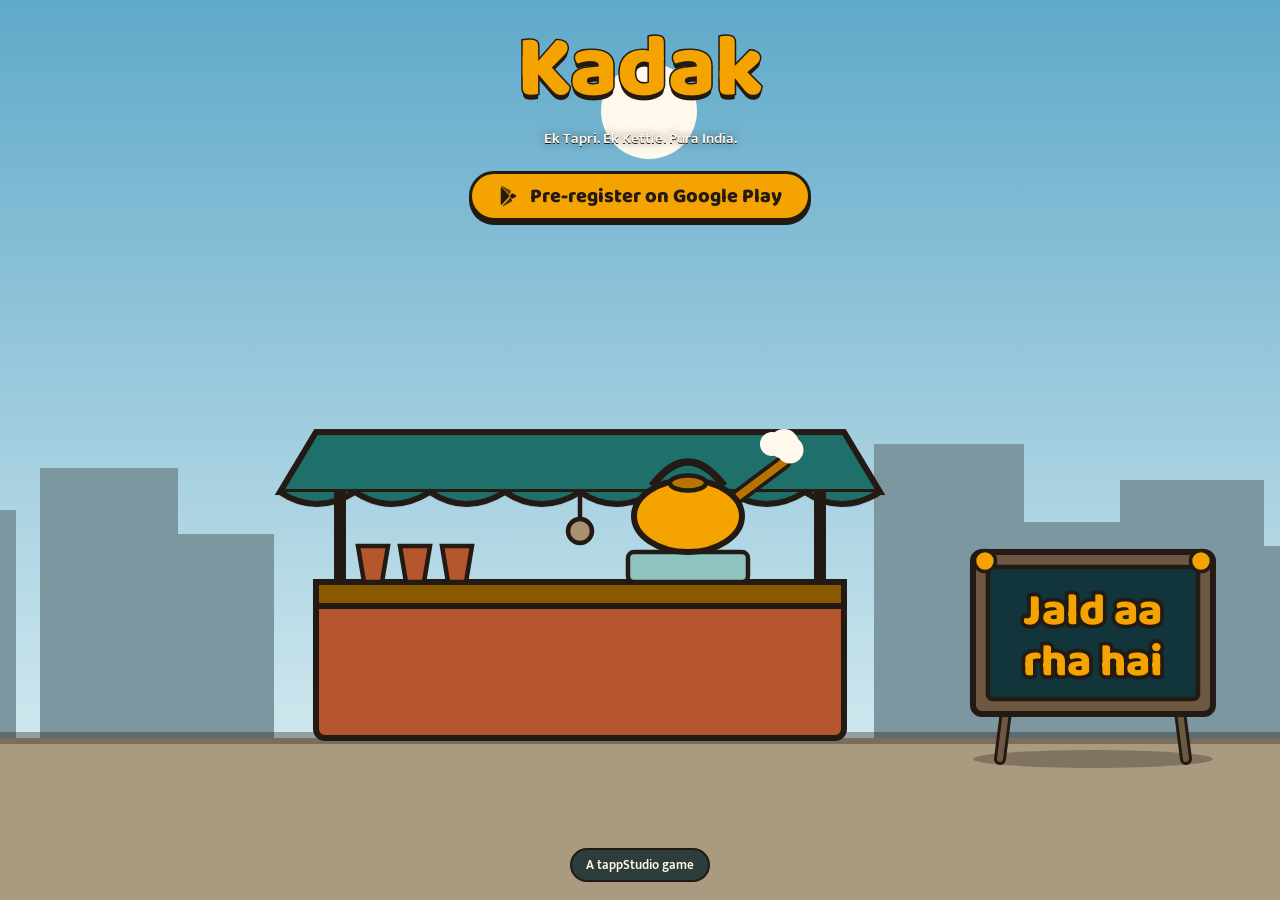
==== commit 49c9ef3d: "feat: Add Pre-register on Google Play button to teaser Co-Authored-By: Claude Sonnet 5.5 <noreply@an" ====
--- a/index.html
+++ b/index.html
@@ -39,7 +39,10 @@
 .top { position: fixed; top: 0; left: 0; right: 0; padding: calc(env(safe-area-inset-top) + 28px) 16px 0; display: grid; justify-items: center; gap: 14px; pointer-events: none; text-align: center; }
 .mark { margin: 0; font-family: var(--f-display); font-weight: 800; font-size: clamp(52px, 11vw, 88px); line-height: .95; color: var(--marigold); -webkit-text-stroke: 3px var(--ink); paint-order: stroke fill; letter-spacing: -.01em; text-shadow: 0 5px 0 var(--ink); }
 .tag { margin: 0; font-weight: 600; font-size: 15px; color: var(--paper); text-shadow: 0 1px 0 var(--ink), 0 0 10px rgba(11,35,40,.55); }
-
+.cta { pointer-events: auto; display: inline-flex; align-items: center; gap: 10px; margin-top: 6px; padding: 10px 26px; font-family: var(--f-display); font-weight: 800; font-size: 20px; line-height: 1.2; color: var(--ink); text-decoration: none; background: var(--marigold); border: 3px solid var(--ink); border-radius: 999px; box-shadow: 0 4px 0 var(--ink); transition: transform 120ms var(--ease-out), box-shadow 120ms var(--ease-out); }
+.cta svg { width: 22px; height: 22px; flex: none; }
+.cta:hover { background: var(--haldi); }
+.cta:active { transform: translateY(3px); box-shadow: 0 1px 0 var(--ink); }
 
 .floater { position: fixed; left: 0; top: 0; font-family: var(--f-display); font-weight: 800; font-size: 24px; color: var(--marigold); -webkit-text-stroke: 1.5px var(--ink); paint-order: stroke fill; pointer-events: none; opacity: 0; white-space: nowrap; }
 .floater.go { animation: floatUp 900ms var(--ease-out) forwards; }
@@ -68,6 +71,7 @@
 <body>
 <svg width="0" height="0" style="position:absolute" aria-hidden="true" focusable="false"><defs>
   <symbol id="coin" viewBox="0 0 24 24"><circle cx="12" cy="12" r="10" fill="#F4A300" stroke="#231A14" stroke-width="2"/><circle cx="12" cy="12" r="6.2" fill="none" stroke="#B87400" stroke-width="1.6"/><path d="M12 8.6v6.8M10 10.4h3.2a1.2 1.2 0 0 1 0 2.4H10.6a1.2 1.2 0 0 0 0 2.4H14" fill="none" stroke="#8A5A00" stroke-width="1.3" stroke-linecap="round"/></symbol>
+<symbol id="i-play" viewBox="0 0 24 24" fill="currentColor"><path d="M3.7 2.3a1.6 1.6 0 0 0-.7 1.35v16.7c0 .56.27 1.06.7 1.35l9.06-9.7L3.7 2.3Z"/><path d="m15.6 9.02-2.84 3.04 2.84 3.04 3.6-2.02c.86-.48.86-1.56 0-2.04l-3.6-2.02Z"/><path d="m13.9 13.2-9.1 9.74c.4.2.9.18 1.36-.08l9.44-5.3-1.7-4.36Z" opacity=".85"/><path d="M4.8 1.06c-.46-.26-.96-.28-1.36-.08l9.1 9.74 1.7-4.36L4.8 1.06Z" opacity=".7"/></symbol>
 </defs></svg>
 <svg id="street" xmlns="http://www.w3.org/2000/svg" viewBox="0 0 390 200" role="img" aria-label="A chai tapri on a city street under the live sky in India. Customers walk up for chai, and a board beside the stall says Jald aa rha hai.">
   <defs>
@@ -133,6 +137,7 @@
 <header class="top">
   <h1 class="mark">Kadak</h1>
   <p class="tag">Ek Tapri. Ek Kettle. Pura India.</p>
+  <a class="cta" href="https://play.google.com/store/apps/details?id=in.tappstudio.kadakchai&amp;pcampaignid=web_share" target="_blank" rel="noopener"><svg aria-hidden="true"><use href="#i-play"/></svg>Pre-register on Google Play</a>
 </header>
 
 <footer class="foot"><a href="https://tappstudio.in">A tappStudio game</a></footer>
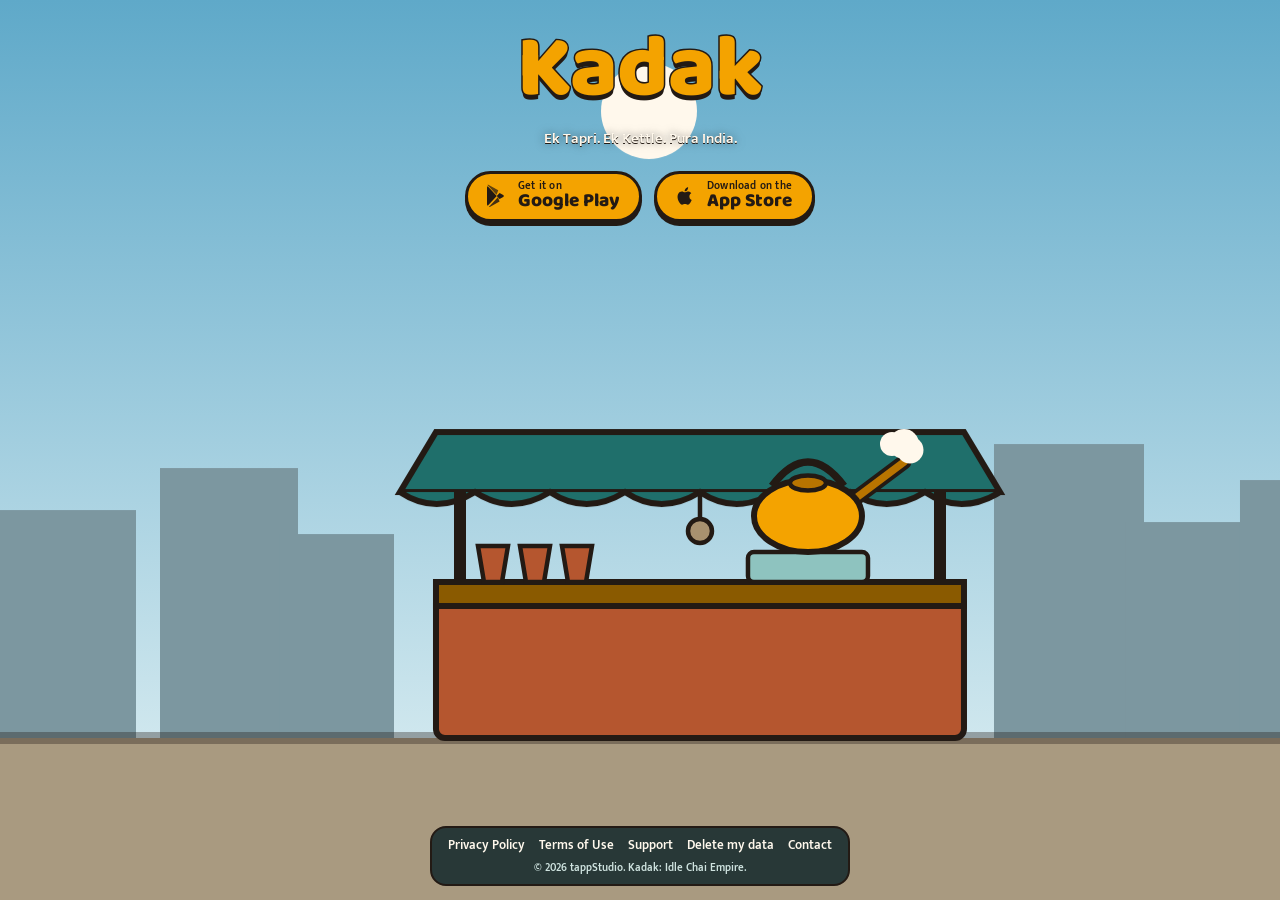
==== commit f3bd3430: "feat: Launch - App Store and Google Play buttons, legal footer, remove Jald aa rha hai board Co-Auth" ====
--- a/index.html
+++ b/index.html
@@ -3,14 +3,14 @@
 <head>
 <meta charset="utf-8">
 <meta name="viewport" content="width=device-width, initial-scale=1, viewport-fit=cover">
-<title>Kadak Chai | Jald aa rha hai</title>
-<meta name="description" content="Kadak, a chai tapri game from tappStudio. Jald aa rha hai.">
+<title>Kadak: Idle Chai Empire | Now on Google Play &amp; the App Store</title>
+<meta name="description" content="Kadak, an idle chai tapri game from tappStudio. Out now on Google Play and the App Store.">
 <link rel="canonical" href="https://kadakchai.tappstudio.in/">
 <meta name="theme-color" content="#12343B">
 <meta name="color-scheme" content="dark">
 <meta property="og:type" content="website">
-<meta property="og:title" content="Kadak Chai | Jald aa rha hai">
-<meta property="og:description" content="A chai tapri game from tappStudio. Jald aa rha hai.">
+<meta property="og:title" content="Kadak: Idle Chai Empire">
+<meta property="og:description" content="An idle chai tapri game from tappStudio. Out now on Google Play and the App Store.">
 <meta property="og:url" content="https://kadakchai.tappstudio.in/">
 <meta property="og:image" content="https://kadakchai.tappstudio.in/assets/icon-512.png">
 <link rel="icon" href="/assets/favicon-48.png" sizes="48x48">
@@ -39,9 +39,17 @@
 .top { position: fixed; top: 0; left: 0; right: 0; padding: calc(env(safe-area-inset-top) + 28px) 16px 0; display: grid; justify-items: center; gap: 14px; pointer-events: none; text-align: center; }
 .mark { margin: 0; font-family: var(--f-display); font-weight: 800; font-size: clamp(52px, 11vw, 88px); line-height: .95; color: var(--marigold); -webkit-text-stroke: 3px var(--ink); paint-order: stroke fill; letter-spacing: -.01em; text-shadow: 0 5px 0 var(--ink); }
 .tag { margin: 0; font-weight: 600; font-size: 15px; color: var(--paper); text-shadow: 0 1px 0 var(--ink), 0 0 10px rgba(11,35,40,.55); }
-.cta { pointer-events: auto; display: inline-flex; align-items: center; gap: 10px; margin-top: 6px; padding: 10px 26px; font-family: var(--f-display); font-weight: 800; font-size: 20px; line-height: 1.2; color: var(--ink); text-decoration: none; background: var(--marigold); border: 3px solid var(--ink); border-radius: 999px; box-shadow: 0 4px 0 var(--ink); transition: transform 120ms var(--ease-out), box-shadow 120ms var(--ease-out); }
-.cta svg { width: 22px; height: 22px; flex: none; }
+.stores { display: flex; flex-wrap: wrap; justify-content: center; gap: 12px; margin-top: 6px; }
+.cta { pointer-events: auto; display: inline-flex; align-items: center; gap: 10px; padding: 7px 20px 7px 16px; font-family: var(--f-display); font-weight: 800; font-size: 19px; line-height: 1.05; text-align: left; color: var(--ink); text-decoration: none; background: var(--marigold); border: 3px solid var(--ink); border-radius: 999px; box-shadow: 0 4px 0 var(--ink); transition: transform 120ms var(--ease-out), box-shadow 120ms var(--ease-out); }
+.cta svg { width: 24px; height: 24px; flex: none; }
+.cta small { display: block; font-family: var(--f-body); font-weight: 600; font-size: 11px; letter-spacing: .02em; }
 .cta:hover { background: var(--haldi); }
+@media (max-width: 400px) {
+  .stores { gap: 8px; }
+  .cta { gap: 7px; padding: 6px 13px 6px 11px; font-size: 16px; }
+  .cta svg { width: 20px; height: 20px; }
+  .cta small { font-size: 10px; }
+}
 .cta:active { transform: translateY(3px); box-shadow: 0 1px 0 var(--ink); }
 
 .floater { position: fixed; left: 0; top: 0; font-family: var(--f-display); font-weight: 800; font-size: 24px; color: var(--marigold); -webkit-text-stroke: 1.5px var(--ink); paint-order: stroke fill; pointer-events: none; opacity: 0; white-space: nowrap; }
@@ -49,9 +57,12 @@
 @keyframes floatUp { 0% { opacity: 0; transform: translate(-50%, 0) scale(.8); } 15% { opacity: 1; transform: translate(-50%, -8px) scale(1.05); } 100% { opacity: 0; transform: translate(-50%, -70px) scale(1); } }
 
 .coin { display: inline-block; width: 1em; height: 1em; vertical-align: -0.12em; margin-right: .08em; }
-.foot { position: fixed; left: 0; right: 0; bottom: calc(env(safe-area-inset-bottom) + 18px); display: flex; justify-content: center; pointer-events: none; }
-.foot a { pointer-events: auto; font-size: 13px; font-weight: 600; color: var(--paper); text-decoration: none; background: rgba(11,35,40,.78); border: 2px solid var(--ink); padding: 4px 14px; border-radius: 999px; }
-.foot a:hover { color: var(--haldi); }
+.foot { position: fixed; left: 50%; transform: translateX(-50%); bottom: calc(env(safe-area-inset-bottom) + 14px); width: max-content; max-width: calc(100% - 32px); padding: 6px 16px 7px; text-align: center; background: rgba(11,35,40,.82); border: 2px solid var(--ink); border-radius: 16px; font-size: 13px; font-weight: 600; }
+.foot nav { display: flex; flex-wrap: wrap; justify-content: center; gap: 2px 14px; }
+.foot p { margin: 3px 0 0; font-size: 11px; color: var(--steam); }
+.foot a { color: var(--paper); text-decoration: none; }
+.foot p a { color: inherit; }
+.foot a:hover { color: var(--haldi); text-decoration: underline; }
 :focus-visible { outline: 3px solid var(--haldi); outline-offset: 3px; }
 
 #steam circle { animation: steam 2.4s linear infinite; transform-box: fill-box; transform-origin: center; }
@@ -72,8 +83,9 @@
 <svg width="0" height="0" style="position:absolute" aria-hidden="true" focusable="false"><defs>
   <symbol id="coin" viewBox="0 0 24 24"><circle cx="12" cy="12" r="10" fill="#F4A300" stroke="#231A14" stroke-width="2"/><circle cx="12" cy="12" r="6.2" fill="none" stroke="#B87400" stroke-width="1.6"/><path d="M12 8.6v6.8M10 10.4h3.2a1.2 1.2 0 0 1 0 2.4H10.6a1.2 1.2 0 0 0 0 2.4H14" fill="none" stroke="#8A5A00" stroke-width="1.3" stroke-linecap="round"/></symbol>
 <symbol id="i-play" viewBox="0 0 24 24" fill="currentColor"><path d="M3.7 2.3a1.6 1.6 0 0 0-.7 1.35v16.7c0 .56.27 1.06.7 1.35l9.06-9.7L3.7 2.3Z"/><path d="m15.6 9.02-2.84 3.04 2.84 3.04 3.6-2.02c.86-.48.86-1.56 0-2.04l-3.6-2.02Z"/><path d="m13.9 13.2-9.1 9.74c.4.2.9.18 1.36-.08l9.44-5.3-1.7-4.36Z" opacity=".85"/><path d="M4.8 1.06c-.46-.26-.96-.28-1.36-.08l9.1 9.74 1.7-4.36L4.8 1.06Z" opacity=".7"/></symbol>
+<symbol id="i-apple" viewBox="0 0 24 24" fill="currentColor"><path d="M16.37 12.6c-.02-2.2 1.8-3.26 1.88-3.31-1.03-1.5-2.62-1.7-3.18-1.73-1.35-.14-2.64.8-3.33.8-.69 0-1.74-.78-2.87-.76-1.47.02-2.83.86-3.59 2.18-1.53 2.66-.39 6.6 1.1 8.76.73 1.06 1.6 2.24 2.73 2.2 1.1-.04 1.51-.71 2.84-.71 1.32 0 1.7.71 2.86.69 1.18-.02 1.93-1.07 2.65-2.13.84-1.22 1.18-2.41 1.2-2.47-.03-.01-2.3-.88-2.3-3.52ZM14.2 6.13c.6-.73 1.01-1.75.9-2.76-.87.04-1.92.58-2.54 1.31-.56.64-1.05 1.67-.92 2.66.97.08 1.96-.49 2.56-1.21Z"/></symbol>
 </defs></svg>
-<svg id="street" xmlns="http://www.w3.org/2000/svg" viewBox="0 0 390 200" role="img" aria-label="A chai tapri on a city street under the live sky in India. Customers walk up for chai, and a board beside the stall says Jald aa rha hai.">
+<svg id="street" xmlns="http://www.w3.org/2000/svg" viewBox="0 0 390 200" role="img" aria-label="A chai tapri on a city street under the live sky in India. Customers walk up for chai and pay.">
   <defs>
     <linearGradient id="sky" x1="0" y1="0" x2="0" y2="1"><stop id="sky-top" offset="0" stop-color="#2F4E6E"/><stop id="sky-bot" offset="1" stop-color="#F59A5C"/></linearGradient>
     <radialGradient id="bulbglow"><stop offset="0" stop-color="#FFE1AD" stop-opacity=".9"/><stop offset="1" stop-color="#FFE1AD" stop-opacity="0"/></radialGradient>
@@ -116,31 +128,28 @@
   <!-- customers walk in here -->
   <g id="customers" stroke="#231A14" stroke-width="2"></g>
 
-  <!-- the board beside the tapri -->
-  <g id="board" transform="translate(12 0)">
-    <ellipse cx="339" cy="167" rx="40" ry="3" fill="#231A14" opacity=".3"/>
-    <path d="M308 167 L316 104 M370 167 L362 104" stroke="#231A14" stroke-width="4" stroke-linecap="round"/>
-    <path d="M308 167 L316 104 M370 167 L362 104" stroke="#6E5843" stroke-width="2" stroke-linecap="round"/>
-    <rect x="299" y="98" width="80" height="54" rx="3" fill="#6E5843" stroke="#231A14" stroke-width="2"/>
-    <rect x="304" y="103" width="70" height="44" rx="1.5" fill="#12343B" stroke="#231A14" stroke-width="1.5"/>
-    <g font-family="'Baloo 2', Mukta, system-ui, sans-serif" font-weight="800" font-size="15" text-anchor="middle" fill="#F4A300" stroke="#231A14" stroke-width="2.5" paint-order="stroke fill">
-      <text x="339" y="122">Jald aa</text>
-      <text x="339" y="139">rha hai</text>
-    </g>
-    <circle cx="303" cy="101" r="3.5" fill="#F4A300" stroke="#231A14" stroke-width="1.2"/>
-    <circle cx="375" cy="101" r="3.5" fill="#F4A300" stroke="#231A14" stroke-width="1.2"/>
-  </g>
-
   <rect id="shade" x="-2000" y="-2000" width="4400" height="4400" fill="#0B2328" opacity="0" pointer-events="none"/>
 </svg>
 
 <header class="top">
   <h1 class="mark">Kadak</h1>
   <p class="tag">Ek Tapri. Ek Kettle. Pura India.</p>
-  <a class="cta" href="https://play.google.com/store/apps/details?id=in.tappstudio.kadakchai&amp;pcampaignid=web_share" target="_blank" rel="noopener"><svg aria-hidden="true"><use href="#i-play"/></svg>Pre-register on Google Play</a>
+  <div class="stores">
+    <a class="cta" href="https://play.google.com/store/apps/details?id=in.tappstudio.kadakchai" target="_blank" rel="noopener"><svg aria-hidden="true"><use href="#i-play"/></svg><span><small>Get it on</small>Google Play</span></a>
+    <a class="cta" href="https://apps.apple.com/us/app/kadak-idle-chai-empire/id6821840374" target="_blank" rel="noopener"><svg aria-hidden="true"><use href="#i-apple"/></svg><span><small>Download on the</small>App Store</span></a>
+  </div>
 </header>
 
-<footer class="foot"><a href="https://tappstudio.in">A tappStudio game</a></footer>
+<footer class="foot">
+  <nav aria-label="Legal and support">
+    <a href="/privacy-policy/">Privacy Policy</a>
+    <a href="/terms/">Terms of Use</a>
+    <a href="/support/">Support</a>
+    <a href="/support/#3-data-deletion">Delete my data</a>
+    <a href="mailto:tappstudio.in@gmail.com">Contact</a>
+  </nav>
+  <p>© 2026 <a href="https://tappstudio.in">tappStudio</a>. Kadak: Idle Chai Empire.</p>
+</footer>
 
 <script>
 (function () {
@@ -148,8 +157,8 @@
   const svg = $('#street'), NS = 'http://www.w3.org/2000/svg';
   const reduce = matchMedia('(prefers-reduced-motion: reduce)').matches;
 
-  /* ---------- Fit: keep the tapri, its customers and the board (x 10..392) in view ---------- */
-  const CORE_W = 392, CORE_C = 200;
+  /* ---------- Fit: keep the tapri and its customers (x 15..305) in view ---------- */
+  const CORE_W = 290, CORE_C = 160;
   let vb = { x: 0, y: 0, w: 390, h: 200 }, scale = 1;
   function fit() {
     const W = innerWidth, H = innerHeight;
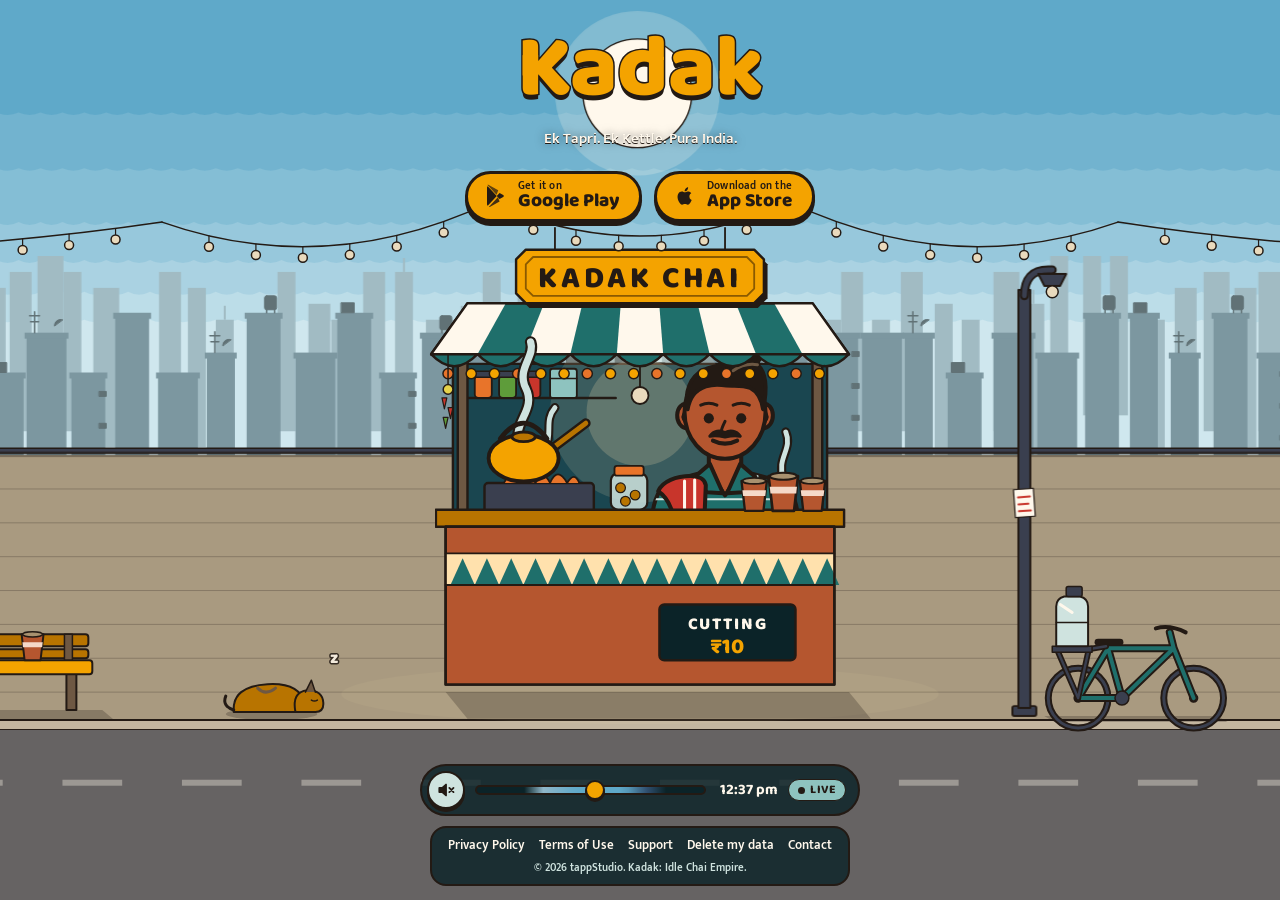
==== commit 17f4db42: "feat: Landing - header street with train, sun and moon by IST, sounds, time slider Port the App Stor" ====
--- a/index.html
+++ b/index.html
@@ -57,25 +57,42 @@
 @keyframes floatUp { 0% { opacity: 0; transform: translate(-50%, 0) scale(.8); } 15% { opacity: 1; transform: translate(-50%, -8px) scale(1.05); } 100% { opacity: 0; transform: translate(-50%, -70px) scale(1); } }
 
 .coin { display: inline-block; width: 1em; height: 1em; vertical-align: -0.12em; margin-right: .08em; }
-.foot { position: fixed; left: 50%; transform: translateX(-50%); bottom: calc(env(safe-area-inset-bottom) + 14px); width: max-content; max-width: calc(100% - 32px); padding: 6px 16px 7px; text-align: center; background: rgba(11,35,40,.82); border: 2px solid var(--ink); border-radius: 16px; font-size: 13px; font-weight: 600; }
+.bottom { position: fixed; left: 0; right: 0; bottom: calc(env(safe-area-inset-bottom) + 14px); padding: 0 16px; display: grid; grid-template-columns: minmax(0, 1fr); justify-items: center; gap: 10px; pointer-events: none; }
+.bottom > * { pointer-events: auto; }
+.foot { width: max-content; max-width: 100%; padding: 6px 16px 7px; text-align: center; background: rgba(11,35,40,.82); border: 2px solid var(--ink); border-radius: 16px; font-size: 13px; font-weight: 600; }
 .foot nav { display: flex; flex-wrap: wrap; justify-content: center; gap: 2px 14px; }
 .foot p { margin: 3px 0 0; font-size: 11px; color: var(--steam); }
 .foot a { color: var(--paper); text-decoration: none; }
 .foot p a { color: inherit; }
 .foot a:hover { color: var(--haldi); text-decoration: underline; }
+.controls { display: flex; align-items: center; gap: 10px; width: min(100%, 440px); padding: 5px 12px 5px 5px; background: rgba(11,35,40,.82); border: 2px solid var(--ink); border-radius: 999px; }
+.icon-btn { flex: none; display: grid; place-items: center; width: 38px; height: 38px; padding: 0; color: var(--ink); background: var(--marigold); border: 2px solid var(--ink); border-radius: 50%; box-shadow: 0 3px 0 var(--ink); cursor: pointer; transition: transform 120ms var(--ease-out), box-shadow 120ms var(--ease-out); }
+.icon-btn:hover { background: var(--haldi); }
+.icon-btn:active { transform: translateY(2px); box-shadow: 0 1px 0 var(--ink); }
+.icon-btn svg { width: 20px; height: 20px; }
+.icon-btn[aria-pressed="false"] { background: var(--steam); }
+.clock { flex: 1; min-width: 0; display: flex; align-items: center; gap: 10px; }
+.clock output { flex: none; min-width: 62px; font-family: var(--f-display); font-weight: 700; font-size: 15px; line-height: 1; text-align: right; white-space: nowrap; }
+.live { flex: none; display: inline-flex; align-items: center; gap: 5px; padding: 3px 9px 2px; font: 700 12px/1.2 var(--f-display); letter-spacing: .04em; text-transform: uppercase; color: var(--steam); background: none; border: 1.5px solid var(--steam); border-radius: 999px; cursor: pointer; }
+.live::before { content: ""; width: 7px; height: 7px; border-radius: 50%; background: currentColor; }
+.live[aria-pressed="true"] { color: var(--ink); background: var(--tulsi); border-color: var(--ink); cursor: default; }
+.live[aria-pressed="false"]:hover { color: var(--haldi); border-color: var(--haldi); }
+#hour { flex: 1; min-width: 0; height: 22px; margin: 0; background: none; -webkit-appearance: none; appearance: none; cursor: pointer; }
+#hour::-webkit-slider-runnable-track { height: 10px; border: 2px solid var(--ink); border-radius: 999px; background: var(--day); }
+#hour::-moz-range-track { height: 6px; border: 2px solid var(--ink); border-radius: 999px; background: var(--day); }
+#hour::-webkit-slider-thumb { -webkit-appearance: none; width: 20px; height: 20px; margin-top: -7px; border: 2px solid var(--ink); border-radius: 50%; background: var(--marigold); box-shadow: 0 2px 0 var(--ink); }
+#hour::-moz-range-thumb { width: 16px; height: 16px; border: 2px solid var(--ink); border-radius: 50%; background: var(--marigold); box-shadow: 0 2px 0 var(--ink); }
+@media (max-width: 400px) { .controls { gap: 7px; padding-right: 8px; } .clock { gap: 7px; } .clock output { min-width: 54px; font-size: 13px; } .live { padding: 3px 7px 2px; font-size: 11px; } }
 :focus-visible { outline: 3px solid var(--haldi); outline-offset: 3px; }
 
-#steam circle { animation: steam 2.4s linear infinite; transform-box: fill-box; transform-origin: center; }
-#steam circle:nth-child(2) { animation-delay: .8s; } #steam circle:nth-child(3) { animation-delay: 1.6s; }
-@keyframes steam { 0% { opacity: 0; transform: translate(0, 0) scale(.6); } 30% { opacity: .7; } 100% { opacity: 0; transform: translate(6px, -34px) scale(1.4); } }
-#kettle { transform-box: fill-box; transform-origin: 30% 90%; }
-#kettle.tilt { animation: tilt 360ms var(--ease-out); }
-@keyframes tilt { 40% { transform: rotate(-14deg); } }
-
+.waft { animation: waft 3.2s ease-in-out infinite; transform-box: fill-box; transform-origin: 50% 100%; }
+.waft.b { animation-delay: -1.6s; }
+@keyframes waft { 0%, 100% { transform: translate(0, 0) scaleY(1); opacity: 1; } 50% { transform: translate(3px, -6px) scaleY(1.08); opacity: .75; } }
+.tw { animation: twinkle 3s ease-in-out infinite; }
+@keyframes twinkle { 50% { opacity: .2; } }
 @media (prefers-reduced-motion: reduce) {
-  #steam circle { animation: none; opacity: .5; }
+  .waft, .tw { animation: none; }
   .floater.go { animation-duration: 600ms; }
-  #kettle.tilt { animation: none; }
 }
 </style>
 </head>
@@ -85,51 +102,7 @@
 <symbol id="i-play" viewBox="0 0 24 24" fill="currentColor"><path d="M3.7 2.3a1.6 1.6 0 0 0-.7 1.35v16.7c0 .56.27 1.06.7 1.35l9.06-9.7L3.7 2.3Z"/><path d="m15.6 9.02-2.84 3.04 2.84 3.04 3.6-2.02c.86-.48.86-1.56 0-2.04l-3.6-2.02Z"/><path d="m13.9 13.2-9.1 9.74c.4.2.9.18 1.36-.08l9.44-5.3-1.7-4.36Z" opacity=".85"/><path d="M4.8 1.06c-.46-.26-.96-.28-1.36-.08l9.1 9.74 1.7-4.36L4.8 1.06Z" opacity=".7"/></symbol>
 <symbol id="i-apple" viewBox="0 0 24 24" fill="currentColor"><path d="M16.37 12.6c-.02-2.2 1.8-3.26 1.88-3.31-1.03-1.5-2.62-1.7-3.18-1.73-1.35-.14-2.64.8-3.33.8-.69 0-1.74-.78-2.87-.76-1.47.02-2.83.86-3.59 2.18-1.53 2.66-.39 6.6 1.1 8.76.73 1.06 1.6 2.24 2.73 2.2 1.1-.04 1.51-.71 2.84-.71 1.32 0 1.7.71 2.86.69 1.18-.02 1.93-1.07 2.65-2.13.84-1.22 1.18-2.41 1.2-2.47-.03-.01-2.3-.88-2.3-3.52ZM14.2 6.13c.6-.73 1.01-1.75.9-2.76-.87.04-1.92.58-2.54 1.31-.56.64-1.05 1.67-.92 2.66.97.08 1.96-.49 2.56-1.21Z"/></symbol>
 </defs></svg>
-<svg id="street" xmlns="http://www.w3.org/2000/svg" viewBox="0 0 390 200" role="img" aria-label="A chai tapri on a city street under the live sky in India. Customers walk up for chai and pay.">
-  <defs>
-    <linearGradient id="sky" x1="0" y1="0" x2="0" y2="1"><stop id="sky-top" offset="0" stop-color="#2F4E6E"/><stop id="sky-bot" offset="1" stop-color="#F59A5C"/></linearGradient>
-    <radialGradient id="bulbglow"><stop offset="0" stop-color="#FFE1AD" stop-opacity=".9"/><stop offset="1" stop-color="#FFE1AD" stop-opacity="0"/></radialGradient>
-  </defs>
-  <rect id="sky-rect" x="-2000" y="-2000" width="4400" height="2160" fill="url(#sky)"/>
-  <g id="stars" fill="#FFF8EC" opacity="0"></g>
-  <circle id="sun" cx="300" cy="60" r="16" fill="#FFE1AD"/>
-  <g id="bld" fill="#3A3F4F">
-    <rect x="-640" y="68" width="64" height="106"/><rect x="-570" y="94" width="60" height="80"/><rect x="-500" y="72" width="56" height="102"/><rect x="-430" y="86" width="60" height="88"/><rect x="-360" y="60" width="52" height="114"/><rect x="-300" y="90" width="64" height="84"/><rect x="-230" y="74" width="50" height="100"/><rect x="-170" y="96" width="56" height="78"/><rect x="-110" y="66" width="48" height="108"/><rect x="-60" y="84" width="52" height="90"/>
-    <rect x="0" y="70" width="46" height="100"/><rect x="40" y="92" width="38" height="80"/><rect x="278" y="62" width="50" height="110"/><rect x="322" y="88" width="40" height="84"/>
-    <rect x="360" y="74" width="48" height="100"/><rect x="404" y="96" width="52" height="78"/><rect x="452" y="64" width="46" height="110"/><rect x="494" y="88" width="60" height="86"/><rect x="550" y="70" width="50" height="104"/><rect x="596" y="92" width="58" height="82"/><rect x="650" y="62" width="52" height="112"/><rect x="700" y="84" width="60" height="90"/><rect x="756" y="74" width="50" height="100"/><rect x="804" y="96" width="64" height="78"/><rect x="864" y="66" width="56" height="108"/><rect x="916" y="90" width="60" height="84"/><rect x="970" y="70" width="60" height="104"/>
-  </g>
-  <g id="windows" fill="#FFE1AD" opacity="0">
-    <rect x="-626" y="82" width="8" height="10"/><rect x="-552" y="108" width="8" height="10"/><rect x="-486" y="86" width="8" height="10"/><rect x="-466" y="110" width="8" height="10"/><rect x="-412" y="100" width="8" height="10"/><rect x="-346" y="76" width="8" height="10"/><rect x="-326" y="98" width="8" height="10"/><rect x="-282" y="104" width="8" height="10"/><rect x="-216" y="88" width="8" height="10"/><rect x="-150" y="110" width="8" height="10"/><rect x="-96" y="80" width="8" height="10"/><rect x="-80" y="104" width="8" height="10"/><rect x="-44" y="98" width="8" height="10"/>
-    <rect x="10" y="84" width="8" height="10"/><rect x="26" y="104" width="8" height="10"/><rect x="290" y="78" width="8" height="10"/><rect x="306" y="100" width="8" height="10"/><rect x="334" y="104" width="8" height="10"/>
-    <rect x="374" y="88" width="8" height="10"/><rect x="420" y="110" width="8" height="10"/><rect x="466" y="78" width="8" height="10"/><rect x="480" y="102" width="8" height="10"/><rect x="512" y="104" width="8" height="10"/><rect x="566" y="84" width="8" height="10"/><rect x="614" y="106" width="8" height="10"/><rect x="664" y="76" width="8" height="10"/><rect x="680" y="100" width="8" height="10"/><rect x="718" y="98" width="8" height="10"/><rect x="772" y="88" width="8" height="10"/><rect x="822" y="110" width="8" height="10"/><rect x="880" y="80" width="8" height="10"/><rect x="934" y="104" width="8" height="10"/><rect x="988" y="84" width="8" height="10"/>
-  </g>
-  <rect id="ground" x="-2000" y="160" width="4400" height="2000" fill="#6E5843"/>
-  <rect x="-2000" y="158" width="4400" height="4" fill="#231A14" opacity=".35"/>
-
-  <!-- tapri -->
-  <polygon points="92,58 268,58 280,78 80,78" fill="#1F6F6B" stroke="#231A14" stroke-width="2"/>
-  <path d="M80 78 q12 8 25 0 q12 8 25 0 q12 8 25 0 q12 8 25 0 q12 8 25 0 q12 8 25 0 q12 8 25 0 q12 8 25 0" fill="#1F6F6B" stroke="#231A14" stroke-width="2"/>
-  <rect x="98" y="78" width="4" height="34" fill="#231A14"/><rect x="258" y="78" width="4" height="34" fill="#231A14"/>
-  <circle id="bulb-glow" cx="180" cy="92" r="46" fill="url(#bulbglow)" opacity="0"/>
-  <line x1="180" y1="78" x2="180" y2="88" stroke="#231A14" stroke-width="1.5"/>
-  <circle id="bulb" cx="180" cy="91" r="4" fill="#A8916F" stroke="#231A14" stroke-width="1.5"/>
-  <rect x="92" y="112" width="176" height="48" rx="3" fill="#B5562F" stroke="#231A14" stroke-width="2"/>
-  <rect x="92" y="108" width="176" height="8" fill="#8A5A00" stroke="#231A14" stroke-width="2"/>
-  <g fill="#B5562F" stroke="#231A14" stroke-width="1.5"><polygon points="106,96 116,96 114,108 108,108"/><polygon points="120,96 130,96 128,108 122,108"/><polygon points="134,96 144,96 142,108 136,108"/></g>
-  <rect x="196" y="98" width="40" height="10" rx="2" fill="#8EC3BF" stroke="#231A14" stroke-width="1.5"/>
-  <g id="kettle">
-    <path d="M232 80 L248 68" stroke="#231A14" stroke-width="5" stroke-linecap="round"/><path d="M232 80 L248 68" stroke="#B87400" stroke-width="2.5" stroke-linecap="round"/>
-    <ellipse cx="216" cy="86" rx="18" ry="12" fill="#F4A300" stroke="#231A14" stroke-width="2"/>
-    <path d="M204 76 q12 -16 24 0" fill="none" stroke="#231A14" stroke-width="2.5"/>
-    <ellipse cx="216" cy="75" rx="6" ry="2.5" fill="#B87400" stroke="#231A14" stroke-width="1.5"/>
-  </g>
-  <g id="steam" fill="#FFF8EC"><circle cx="248" cy="62" r="5"/><circle cx="244" cy="62" r="4"/><circle cx="250" cy="64" r="4.5"/></g>
-
-  <!-- customers walk in here -->
-  <g id="customers" stroke="#231A14" stroke-width="2"></g>
-
-  <rect id="shade" x="-2000" y="-2000" width="4400" height="4400" fill="#0B2328" opacity="0" pointer-events="none"/>
-</svg>
+<svg id="street" xmlns="http://www.w3.org/2000/svg" viewBox="0 0 1000 1000" stroke-linecap="round" stroke-linejoin="round" role="img" aria-label="A chai tapri on a city street under the live sky in India. A train runs behind it, and customers walk up for chai and pay."></svg>
 
 <header class="top">
   <h1 class="mark">Kadak</h1>
@@ -140,16 +113,26 @@
   </div>
 </header>
 
-<footer class="foot">
-  <nav aria-label="Legal and support">
-    <a href="/privacy-policy/">Privacy Policy</a>
-    <a href="/terms/">Terms of Use</a>
-    <a href="/support/">Support</a>
-    <a href="/support/#3-data-deletion">Delete my data</a>
-    <a href="mailto:tappstudio.in@gmail.com">Contact</a>
-  </nav>
-  <p>© 2026 <a href="https://tappstudio.in">tappStudio</a>. Kadak: Idle Chai Empire.</p>
-</footer>
+<div class="bottom">
+  <div class="controls">
+    <button class="icon-btn" id="mute" type="button" aria-pressed="false" aria-label="Sound" title="Sound on/off"><svg viewBox="0 0 24 24" fill="none" stroke="currentColor" stroke-width="2.2" stroke-linecap="round" stroke-linejoin="round" aria-hidden="true"><path d="M4 9.5h3.5L12 5.5v13l-4.5-4H4z" fill="currentColor"/><g class="on"><path d="M15.5 9a4.2 4.2 0 0 1 0 6"/><path d="M18 6.5a7.8 7.8 0 0 1 0 11"/></g><g class="off"><path d="M16 9.5l5 5M21 9.5l-5 5"/></g></svg></button>
+    <div class="clock">
+      <input id="hour" type="range" min="0" max="24" step="0.25" value="12" aria-label="Time of day in India">
+      <output id="time" for="hour">12:00 pm</output>
+    </div>
+    <button class="live" id="now" type="button" aria-pressed="true" title="Follow the time in India">Live</button>
+  </div>
+  <footer class="foot">
+    <nav aria-label="Legal and support">
+      <a href="/privacy-policy/">Privacy Policy</a>
+      <a href="/terms/">Terms of Use</a>
+      <a href="/support/">Support</a>
+      <a href="/support/#3-data-deletion">Delete my data</a>
+      <a href="mailto:tappstudio.in@gmail.com">Contact</a>
+    </nav>
+    <p>© 2026 <a href="https://tappstudio.in">tappStudio</a>. Kadak: Idle Chai Empire.</p>
+  </footer>
+</div>
 
 <script>
 (function () {
@@ -157,148 +140,589 @@
   const svg = $('#street'), NS = 'http://www.w3.org/2000/svg';
   const reduce = matchMedia('(prefers-reduced-motion: reduce)').matches;
 
-  /* ---------- Fit: keep the tapri and its customers (x 15..305) in view ---------- */
-  const CORE_W = 290, CORE_C = 160;
-  let vb = { x: 0, y: 0, w: 390, h: 200 }, scale = 1;
-  function fit() {
-    const W = innerWidth, H = innerHeight;
-    // Tall phones get the street higher up, so the sky isn't one big empty band.
-    const ground = H * (H > W * 1.3 ? 0.7 : 0.82);
-    // As wide as the screen allows, but leave room above the canopy for the header.
-    scale = Math.max(0.6, Math.min(W / CORE_W, (ground - 230) / 110, 3));
-    vb.w = W / scale; vb.h = H / scale;
-    vb.x = CORE_C - vb.w / 2;
-    vb.y = 160 - ground / scale;
-    svg.setAttribute('viewBox', `${vb.x.toFixed(2)} ${vb.y.toFixed(2)} ${vb.w.toFixed(2)} ${vb.h.toFixed(2)}`);
-    $('#sky-rect').setAttribute('y', vb.y.toFixed(2));
-    $('#sky-rect').setAttribute('height', (160 - vb.y).toFixed(2));
-    placeStars();
-    setSky(hourNow());
-  }
-  const toScreen = (x, y) => [(x - vb.x) * scale, (y - vb.y) * scale];
-
-  /* ---------- Stars (seeded, so they don't jump on resize) ---------- */
-  function rng(seed) { return () => (seed = (seed * 16807) % 2147483647) / 2147483647; }
-  const STAR = (() => { const r = rng(7), a = []; for (let i = 0; i < 140; i++) a.push([r(), r(), 0.5 + r() * 0.9]); return a; })();
-  function placeStars() {
-    const g = $('#stars'); g.textContent = '';
-    const top = vb.y, bottom = 62;
-    STAR.forEach(([u, v, r]) => {
-      const c = document.createElementNS(NS, 'circle');
-      c.setAttribute('cx', (vb.x + u * vb.w).toFixed(1));
-      c.setAttribute('cy', (top + v * (bottom - top)).toFixed(1));
-      c.setAttribute('r', (r / Math.max(scale, 1) * 1.4).toFixed(2));
-      c.setAttribute('opacity', (0.35 + (1 - v) * 0.6).toFixed(2));
-      g.appendChild(c);
-    });
-  }
-
-  /* ---------- Live sky, by the time in India ---------- */
-  const KF = [ // hour, skyTop, skyBottom, ground, buildings, night(0..1)
+  /* The street from the App Store header (Kadak repo, store/creative/src/video/header), in its hero units:
+     the tapri spans x 32..430, the kerb is at y 872. Pital palette and the game's live sky keyframes. */
+  const C = {
+    ink: '#231A14', nightDeep: '#0B2328', nightRaised: '#1A4650', teal: '#1F6F6B', steam: '#CFE3DF', paper: '#FFF8EC',
+    jute: '#E9DABD', chaiLight: '#A8916F', chaiDark: '#6E5843', marigold: '#F4A300', marigoldDeep: '#B87400',
+    marigoldInk: '#8A5A00', marigoldTint: '#FFE1AD', kulhad: '#B5562F', kulhadTint: '#F5D9C8', kesar: '#E8742A',
+    kesarDeep: '#B5521A', kesarLight: '#F59A5C', chilli: '#C8352B', elaichi: '#5E9C3A', tealLight: '#8EC3BF', slate: '#3A3F4F',
+  };
+  const SKY = [ // hour, top, bottom, ground, buildings, night (0..1)
     [0, '#0B2328', '#1A4650', '#0F2A30', '#163C44', 1], [5, '#0B2328', '#1A4650', '#0F2A30', '#163C44', 1],
     [7, '#8FB6C8', '#E9E4D6', '#8A8172', '#6E8C96', .15], [10.5, '#5FA9C9', '#CFE7EE', '#A99A80', '#7C97A0', 0],
     [15.5, '#5FA9C9', '#CFE7EE', '#A99A80', '#7C97A0', 0], [18, '#2F4E6E', '#F59A5C', '#6E5843', '#3A3F4F', .55],
     [20, '#0B2328', '#1A4650', '#0F2A30', '#163C44', 1], [24, '#0B2328', '#1A4650', '#0F2A30', '#163C44', 1],
   ];
-  const hex2 = h => [1, 3, 5].map(i => parseInt(h.slice(i, i + 2), 16));
-  const mix = (a, b, t) => '#' + hex2(a).map((v, i) => Math.round(v + (hex2(b)[i] - v) * t).toString(16).padStart(2, '0')).join('');
+  const SUNRISE = 6, SUNSET = 19.3;
+
+  const lerp = (a, b, t) => a + (b - a) * t;
+  const clamp = (v, a = 0, b = 1) => Math.min(b, Math.max(a, v));
+  const smooth = t => t * t * (3 - 2 * t);
+  const rgb = h => [1, 3, 5].map(i => parseInt(h.slice(i, i + 2), 16));
+  const mix = (a, b, t) => '#' + rgb(a).map((v, i) => Math.round(lerp(v, rgb(b)[i], t)).toString(16).padStart(2, '0')).join('');
+  function hash(n) { let x = (n * 2654435761) >>> 0; x ^= x >>> 15; x = Math.imul(x, 2246822519) >>> 0; x ^= x >>> 13; return x >>> 0; }
+  function rng(seed) { return () => (seed = (seed * 16807) % 2147483647) / 2147483647; }
+  const pick = a => a[Math.floor(Math.random() * a.length)];
+  function skyAt(h) {
+    let i = 0; while (i < SKY.length - 2 && h > SKY[i + 1][0]) i++;
+    const a = SKY[i], b = SKY[i + 1], k = clamp((h - a[0]) / (b[0] - a[0] || 1));
+    const s = { top: mix(a[1], b[1], k), bottom: mix(a[2], b[2], k), ground: mix(a[3], b[3], k), buildings: mix(a[4], b[4], k), night: lerp(a[5], b[5], k) };
+    s.far = mix(s.buildings, s.bottom, .45);
+    return s;
+  }
+
+  /* ---------- Drawing helpers ---------- */
+  function el(tag, a, parent = svg) {
+    const e = document.createElementNS(NS, tag);
+    for (const k in a) e.setAttribute(k, a[k]);
+    parent.append(e);
+    return e;
+  }
+  const set = (e, a) => { for (const k in a) e.setAttribute(k, a[k]); };
+  const ink = (w = 2) => ({ stroke: C.ink, 'stroke-width': w });
+  function steam(d, w, parent, cls = 'waft') {
+    const s = el('g', { class: cls }, parent);
+    el('path', { d, fill: 'none', stroke: C.ink, 'stroke-width': w + 3.5 }, s);
+    el('path', { d, fill: 'none', stroke: C.steam, 'stroke-width': w }, s);
+  }
+  function sparkle(cx, cy, r, parent) {
+    const k = r * .28;
+    return el('path', { d: `M${cx} ${cy - r}Q${cx + k} ${cy - k} ${cx + r} ${cy}Q${cx + k} ${cy + k} ${cx} ${cy + r}Q${cx - k} ${cy + k} ${cx - r} ${cy}Q${cx - k} ${cy - k} ${cx} ${cy - r}Z`, fill: C.marigoldTint, ...ink(1.5) }, parent);
+  }
+  function kulhad(x, y, s, parent) {
+    const k = el('g', { transform: `translate(${x} ${y}) scale(${s})` }, parent);
+    el('path', { d: 'M-11 -26L11 -26L8 0L-8 0Z', fill: C.kulhad, ...ink(2) }, k);
+    el('path', { d: 'M-10.2 -18L10.2 -18L9.6 -13L-9.6 -13Z', fill: C.kulhadTint }, k);
+    el('ellipse', { cx: 0, cy: -26, rx: 10, ry: 2.6, fill: C.chaiLight, ...ink(1.5) }, k);
+  }
+
+  // The world is drawn wide enough for any screen; fit() only moves the viewBox.
+  const L = -3000, R = 3400, TOP = -4000, BOTTOM = 3000, KERB = 872, FEET = 860;
+  const live = [];                         // [element, attribute, (sky) => value], set when the hour changes
+
+  /* ---------- Sky: stepped bands, stars, sun, moon, birds ---------- */
+  live.push([el('rect', { x: L, y: TOP, width: R - L, height: BOTTOM - TOP }), 'fill', s => s.top]);
+  [[262, 5], [318, 5], [372, 6], [410, 6], [442, 6], [470, 5]].forEach(([y, amp], i) => {
+    let d = `M${L} 960V${y}`;
+    for (let x = L; x < R; x += 22) d += `Q${x + 11} ${y + amp} ${x + 22} ${y}`;
+    live.push([el('path', { d: d + 'V960Z' }), 'fill', s => mix(s.top, s.bottom, (i + 1) / 6)]);
+  });
+  const stars = el('g', {});
+  live.push([stars, 'opacity', s => clamp((s.night - .5) * 2)]);
+
+  const sun = el('g', {});
+  const halo = el('circle', { r: 118, 'fill-opacity': .22 }, sun);
+  const disc = el('circle', { r: 78, ...ink(2) }, sun);
+  el('path', { d: 'M-52 -20Q-40 -48 -12 -56', fill: 'none', stroke: C.paper, 'stroke-width': 5 }, sun);
+
+  const defs = el('defs', {});
+  const mask = el('mask', { id: 'crescent', maskContentUnits: 'userSpaceOnUse' }, defs);
+  el('circle', { r: 46, fill: '#fff' }, mask);
+  el('circle', { cx: 22, cy: -14, r: 40, fill: '#000' }, mask);
+  const moon = el('g', {});
+  el('circle', { r: 86, fill: C.steam, 'fill-opacity': .08 }, moon);
+  el('circle', { r: 46, fill: C.steam, mask: 'url(#crescent)' }, moon);
+  el('path', { d: 'M-40 -22A46 46 0 0 0 -8 45', fill: 'none', ...ink(2) }, moon);
+
+  const flock = el('g', { fill: 'none', stroke: C.ink, 'stroke-width': 3 });
+  live.push([flock, 'opacity', s => clamp(1 - s.night * 3)]);
+
+  /* ---------- Skyline: a far row in the haze, then the near row with windows, tanks and aerials ---------- */
+  for (let i = Math.floor(L / 30); i * 30 < R; i++) {
+    const h = hash(i + 3), x = i * 30 + (h % 8), w = 26 - (h % 3) * 4, t = 470 - (h % 5) * 16;
+    live.push([el('rect', { x, y: t, width: w, height: 160 }), 'fill', s => s.far]);
+    if (h % 4 === 0) live.push([el('rect', { x: x + w / 2 - 1, y: t - 14, width: 2, height: 14 }), 'fill', s => s.far]);
+  }
+  const near = el('g', {}), roof = el('g', {}), windows = el('g', { fill: C.marigoldTint }), lit = [];
+  live.push([near, 'fill', s => s.buildings]);
+  live.push([roof, 'fill', s => mix(s.buildings, C.ink, .3)]);
+  live.push([roof, 'stroke', s => mix(s.buildings, C.ink, .3)]);
+  for (let i = Math.floor(L / 44); i * 44 < R; i++) {
+    const h = hash(i * 7 + 11), x = i * 44 + (h % 9), w = 40 - (h % 3) * 6, t = 528 - (h % 4) * 20;
+    el('rect', { x, y: t, width: w, height: 140 }, near);
+    el('rect', { x: x - 2, y: t - 5, width: w + 4, height: 6 }, near);
+    const kind = (h >>> 8) % 5;
+    if (kind === 0) {                       // a water tank on stilts
+      el('rect', { x: x + w - 16, y: t - 22, width: 12, height: 14, rx: 2 }, roof);
+      el('path', { d: `M${x + w - 14} ${t - 8}V${t - 5}M${x + w - 6} ${t - 8}V${t - 5}`, fill: 'none', 'stroke-width': 1.5 }, roof);
+    } else if (kind === 1) {                // a dish and an aerial
+      el('path', { d: `M${x + 8} ${t - 5}V${t - 26}M${x + 3} ${t - 22}H${x + 13}M${x + 4} ${t - 16}H${x + 12}`, fill: 'none', 'stroke-width': 1.5 }, roof);
+      el('path', { d: `M${x + w - 12} ${t - 12}a6 6 0 0 1 8 -6z`, 'stroke-width': 1 }, roof);
+    } else if (kind === 2) {                // a stair head
+      el('rect', { x: x + 4, y: t - 15, width: 13, height: 10 }, roof);
+    }
+    for (let wy = t + 10; wy < 596; wy += 16) for (let wx = x + 6; wx < x + w - 8; wx += 11) {
+      const r = (hash(wx * 13 + wy * 7) >>> 6) % 100;
+      if (r < 46) lit.push(el('rect', { x: wx, y: wy, width: 6, height: 8, opacity: r < 40 ? 1 : 0 }, windows));
+    }
+    if (kind === 3) for (let wy = t + 14; wy < 590; wy += 32) el('rect', { x: x + w - 6, y: wy, width: 7, height: 5 }, roof); // AC units
+  }
+  live.push([windows, 'opacity', s => clamp(s.night * 1.3)]);
+
+  /* ---------- The train along the foot of the buildings ---------- */
+  const COACHES = 8, VY = 600, TRAIN_LEN = (COACHES * 178 + 186) * .75;
+  el('rect', { x: L, y: VY - 1, width: R - L, height: 5, fill: C.slate, ...ink(1.5) });
+  const tr = el('g', { display: 'none' });
+  for (let i = 0; i < COACHES; i++) {
+    const x = i * 178;
+    el('rect', { x: x + 166, y: -26, width: 16, height: 4, fill: C.ink }, tr);
+    el('rect', { x, y: -52, width: 168, height: 50, rx: 6, fill: C.teal, ...ink(2.4) }, tr);
+    el('rect', { x: x + 2, y: -16, width: 164, height: 5, fill: C.marigold }, tr);
+    for (let k = 0; k < 6; k++) el('rect', { x: x + 12 + k * 26, y: -44, width: 16, height: 16, rx: 3, fill: C.marigoldTint, ...ink(1.8) }, tr);
+    for (const o of [24, 144]) el('circle', { cx: x + o, cy: -2, r: 8, fill: C.slate, ...ink(2) }, tr);
+  }
+  const ex = COACHES * 178;
+  el('path', { d: `M${ex} -2V-38Q${ex} -42 ${ex + 4} -42H${ex + 128}V-2Z`, fill: C.kesarDeep, ...ink(2.4) }, tr);
+  el('path', { d: `M${ex + 128} -2V-60Q${ex + 128} -66 ${ex + 134} -66H${ex + 164}Q${ex + 170} -66 ${ex + 170} -60V-2Z`, fill: C.kesarDeep, ...ink(2.4) }, tr);
+  el('path', { d: `M${ex + 170} -2V-30H${ex + 178}Q${ex + 186} -30 ${ex + 186} -22V-2Z`, fill: C.kesarDeep, ...ink(2.4) }, tr);
+  el('rect', { x: ex + 2, y: -16, width: 182, height: 5, fill: C.marigold }, tr);
+  el('rect', { x: ex + 136, y: -58, width: 26, height: 18, rx: 3, fill: C.marigoldTint, ...ink(1.8) }, tr);
+  const headlamp = el('circle', { cx: ex + 182, cy: -20, r: 5, fill: C.marigoldTint, ...ink(1.8) }, tr);
+  for (const o of [26, 62, 150]) el('circle', { cx: ex + o, cy: -2, r: 8, fill: C.slate, ...ink(2) }, tr);
+
+  /* ---------- Pavement, kerb and road ---------- */
+  live.push([el('rect', { x: L, y: 606, width: R - L, height: BOTTOM - 606 }), 'fill', s => s.ground]);
+  el('rect', { x: L, y: 602, width: R - L, height: 6, fill: C.ink, 'fill-opacity': .35 });
+  for (let y = 640; y < KERB - 2; y += 34) el('path', { d: `M${L} ${y}H${R}`, stroke: C.ink, 'stroke-opacity': .25, 'stroke-width': 1 });
+  live.push([el('rect', { x: L, y: KERB, width: R - L, height: 10, ...ink(2) }), 'fill', s => mix(s.ground, C.paper, .3)]);
+  live.push([el('rect', { x: L, y: KERB + 10, width: R - L, height: BOTTOM - KERB }), 'fill', s => mix(s.ground, C.slate, .6)]);
+  for (let x = L; x < R; x += 120) el('rect', { x, y: KERB + 60, width: 60, height: 6, fill: C.paper, 'fill-opacity': .35 });
+
+  /* ---------- A bench with two kulhads cooling on it ---------- */
+  const BX = -540, BW = 210;
+  el('path', { d: `M${BX + 6} 862H${BX + BW + 10}L${BX + BW + 22} 872H${BX + 18}Z`, fill: C.ink, 'fill-opacity': .25 });
+  for (const x of [BX + 16, BX + BW - 26]) el('rect', { x, y: 824, width: 10, height: 38, fill: C.chaiDark, ...ink(2) });
+  el('rect', { x: BX + 4, y: 786, width: BW - 8, height: 12, rx: 3, fill: C.marigoldDeep, ...ink(2) });
+  el('rect', { x: BX + 4, y: 801, width: BW - 8, height: 9, rx: 3, fill: C.marigoldDeep, ...ink(2) });
+  for (const x of [BX + 18, BX + BW - 28]) el('rect', { x, y: 786, width: 8, height: 28, fill: C.chaiDark, ...ink(1.5) });
+  el('rect', { x: BX, y: 812, width: BW, height: 14, rx: 3, fill: C.marigold, ...ink(2) });
+  steam(`M${BX + 62} 784C${BX + 54} 768 ${BX + 70} 760 ${BX + 64} 744`, 4, svg);
+  for (const [x, s] of [[BX + 64, 1.1], [BX + 150, 1]]) kulhad(x, 812, s, svg);
+
+  /* ---------- The tapri, with Bablu Bhaiya's two faces stacked and the kettle on a pivot ---------- */
+  const pool = el('ellipse', { cx: 220, cy: 846, rx: 300, ry: 30, fill: C.marigoldTint });
+  live.push([pool, 'fill-opacity', s => .06 + s.night * .12]);
+  const T = el('g', { transform: 'translate(-48.4 -120) scale(1.22)' });
+  el('path', { d: 'M60 790H392L410 812H78Z', fill: C.ink, 'fill-opacity': .25 }, T);
+  el('rect', { x: 66, y: 520, width: 308, height: 140, fill: C.nightRaised, ...ink(2) }, T);
+  live.push([el('circle', { cx: 220, cy: 560, r: 74, fill: C.marigoldTint }, T), 'fill-opacity', s => .14 + s.night * .14]);
+  el('circle', { cx: 220, cy: 560, r: 44, fill: C.marigoldTint, 'fill-opacity': .2 }, T);
+  // Shelf of jars and a tin behind him.
+  el('path', { d: 'M74 548H200', ...ink(2) }, T);
+  for (const [x, c] of [[84, C.kesar], [104, C.elaichi], [124, C.chilli]]) {
+    el('rect', { x, y: 530, width: 14, height: 18, rx: 3, fill: c, ...ink(1.5) }, T);
+    el('rect', { x: x - 1, y: 526, width: 16, height: 5, rx: 1, fill: C.slate, ...ink(1.2) }, T);
+  }
+  el('rect', { x: 146, y: 524, width: 22, height: 24, rx: 2, fill: C.tealLight, ...ink(1.5) }, T);
+  el('path', { d: 'M146 532H168', ...ink(1.2) }, T);
+
+  const bablu = el('g', {}, T);
+  const face = {
+    warm: el('image', { href: '/assets/art/ustaad-cutting_chai_kettle-p96-warm.svg', x: 210, y: 496, width: 160, height: 160 }, bablu),
+    beam: el('image', { href: '/assets/art/ustaad-cutting_chai_kettle-p96-beam.svg', x: 210, y: 496, width: 160, height: 160, opacity: 0 }, bablu),
+  };
+  for (const x of [70, 362]) el('rect', { x, y: 506, width: 8, height: 154, fill: C.chaiDark, ...ink(2) }, T);
+  el('path', { d: 'M78 470H362L392 512H48Z', fill: C.teal, ...ink(2) }, T);
+  for (let i = 0; i < 9; i += 2) {
+    const t0 = i / 9, t1 = (i + 1) / 9;
+    el('path', { d: `M${78 + 284 * t0} 470H${78 + 284 * t1}L${48 + 344 * t1} 512H${48 + 344 * t0}Z`, fill: C.paper }, T);
+  }
+  el('path', { d: 'M78 470H362L392 512H48Z', fill: 'none', ...ink(2) }, T);
+  let val = 'M48 512';
+  for (let x = 48; x < 392; x += 344 / 9) val += `Q${x + 344 / 18} 532 ${x + 344 / 9} 512`;
+  el('path', { d: val + 'Z', fill: C.teal, ...ink(2) }, T);
+  // A marigold toran along the valance.
+  for (let x = 62; x < 384; x += 19.1) el('circle', { cx: x, cy: 528 + ((x / 19.1) % 2 ? 0 : 3), r: 4.2, fill: (x / 19.1) % 3 < 1 ? C.kesar : C.marigold, ...ink(1.2) }, T);
+
+  el('path', { d: 'M126 426H314L322 434V462L314 470H126L118 462V434Z', fill: C.ink, transform: 'translate(3 4)' }, T);
+  el('path', { d: 'M126 426H314L322 434V462L314 470H126L118 462V434Z', fill: C.marigold, ...ink(2) }, T);
+  el('path', { d: 'M132 432H308L314 438V458L308 464H132L126 458V438Z', fill: 'none', stroke: C.marigoldInk, 'stroke-width': 1.5 }, T);
+  el('text', { x: 220, y: 457, 'text-anchor': 'middle', fill: C.ink, 'font-family': "'Baloo 2'", 'font-weight': 800, 'font-size': 25, 'letter-spacing': 3 }, T).textContent = 'KADAK CHAI';
+  for (const x of [150, 290]) el('path', { d: `M${x} 426V408`, ...ink(1.5) }, T);
+  // Nimbu-mirchi for luck, hanging off the awning's left corner.
+  el('path', { d: 'M62 512V538', ...ink(1.2) }, T);
+  el('circle', { cx: 62, cy: 541, r: 4, fill: '#E6D24A', ...ink(1.2) }, T);
+  for (const [y, dx] of [[548, -3], [556, 2], [564, -2]]) el('path', { d: `M${62 + dx - 2} ${y}L${62 + dx + 2} ${y}L${62 + dx} ${y + 9}Z`, fill: y === 564 ? C.elaichi : C.chilli, ...ink(1) }, T);
+
+  el('path', { d: 'M220 522V540', ...ink(1.5) }, T);
+  const bulbGlowT = el('circle', { cx: 220, cy: 548, r: 30, fill: C.marigoldTint, 'fill-opacity': .35 }, T);
+  live.push([bulbGlowT, 'opacity', s => clamp(s.night * 1.4)]);
+  const bulb = el('circle', { cx: 220, cy: 546, r: 7, ...ink(1.5) }, T);
+  live.push([bulb, 'fill', s => mix(C.jute, C.marigoldTint, s.night)]);
+
+  steam('M124 590C110 570 136 560 126 540C118 524 134 514 130 502', 6, T);
+  steam('M140 592C150 578 140 568 150 556', 4, T, 'waft b');
+  const puff = [0, 1, 2].map(() => el('circle', { r: 0, fill: C.steam, ...ink(1.5) }, T));
+
+  el('rect', { x: 92, y: 618, width: 90, height: 26, rx: 3, fill: C.slate, ...ink(2) }, T);
+  el('path', { d: 'M108 618Q114 606 120 618Q126 604 134 618Q140 606 146 618Q152 604 160 618Q166 608 170 618', fill: C.kesar, ...ink(1.5) }, T);
+  const kettle = el('image', { href: '/assets/art/kettle.svg', x: 92, y: 556, width: 90, height: 64 }, T);
+
+  el('rect', { x: 52, y: 640, width: 336, height: 14, fill: C.marigoldDeep, ...ink(2) }, T);
+  el('rect', { x: 60, y: 654, width: 320, height: 130, fill: C.kulhad, ...ink(2) }, T);
+  el('rect', { x: 60, y: 676, width: 320, height: 26, fill: C.marigoldTint }, T);
+  for (let x = 64; x < 376; x += 20) el('path', { d: `M${x} 702L${x + 10} 680L${x + 20} 702Z`, fill: C.teal }, T);
+  el('path', { d: 'M60 676H380M60 702H380', ...ink(1.5) }, T);
+  el('rect', { x: 60, y: 654, width: 320, height: 130, fill: 'none', ...ink(2) }, T);
+  // A price board on the counter front: "CUTTING ₹10".
+  el('rect', { x: 236, y: 718, width: 112, height: 46, rx: 4, fill: C.nightDeep, ...ink(2) }, T);
+  el('text', { x: 292, y: 738, 'text-anchor': 'middle', fill: C.paper, 'font-family': "'Baloo 2'", 'font-weight': 800, 'font-size': 14, 'letter-spacing': 1.5 }, T).textContent = 'CUTTING';
+  el('text', { x: 292, y: 758, 'text-anchor': 'middle', fill: C.marigold, 'font-family': "'Baloo 2'", 'font-weight': 800, 'font-size': 18 }, T).textContent = '₹10';
+  // A biscuit jar on the counter's left.
+  el('rect', { x: 196, y: 610, width: 30, height: 30, rx: 6, fill: C.steam, 'fill-opacity': .85, ...ink(1.8) }, T);
+  el('rect', { x: 199, y: 604, width: 24, height: 8, rx: 2, fill: C.kesar, ...ink(1.5) }, T);
+  for (const [x, y] of [[204, 622], [216, 628], [208, 633]]) el('circle', { cx: x, cy: y, r: 4, fill: C.marigoldDeep, ...ink(1) }, T);
+  steam('M338 614C332 598 346 590 340 576', 4, T, 'waft b');
+  for (const [x, s] of [[314, .95], [338, 1.1], [362, .95]]) kulhad(x, 641, s, T);
+
+  /* ---------- A street lamp, and a cycle with a milk can ---------- */
+  const LX = 600;
+  el('rect', { x: LX - 6, y: 858, width: 24, height: 10, rx: 2, fill: C.slate, ...ink(2) });
+  el('rect', { x: LX, y: 440, width: 12, height: 420, fill: C.slate, ...ink(2) });
+  el('path', { d: `M${LX + 6} 446Q${LX + 6} 420 ${LX + 30} 420H${LX + 34}`, fill: 'none', stroke: C.ink, 'stroke-width': 9 });
+  el('path', { d: `M${LX + 6} 446Q${LX + 6} 420 ${LX + 30} 420H${LX + 34}`, fill: 'none', stroke: C.slate, 'stroke-width': 5 });
+  el('path', { d: `M${LX + 20} 424H${LX + 48}L${LX + 42} 436H${LX + 26}Z`, fill: C.slate, ...ink(2) });
+  // A poster pasted on the pole.
+  el('rect', { x: LX - 4, y: 640, width: 20, height: 28, fill: C.paper, ...ink(1.2), transform: `rotate(-4 ${LX + 6} 654)` });
+  el('path', { d: `M${LX} 648H${LX + 12}M${LX} 655H${LX + 10}M${LX} 662H${LX + 12}`, stroke: C.chilli, 'stroke-width': 2, transform: `rotate(-4 ${LX + 6} 654)` });
+
+  const CX = 660, CY = 850;
+  el('path', { d: `M${CX - 34} ${CY + 18}H${CX + 140}L${CX + 150} ${CY + 24}H${CX - 24}Z`, fill: C.ink, 'fill-opacity': .25 });
+  for (const x of [CX, CX + 116]) {
+    el('circle', { cx: x, cy: CY, r: 30, fill: 'none', stroke: C.ink, 'stroke-width': 7 });
+    el('circle', { cx: x, cy: CY, r: 30, fill: 'none', stroke: C.slate, 'stroke-width': 3 });
+    el('circle', { cx: x, cy: CY, r: 4, fill: C.steam, ...ink(1.5) });
+  }
+  const cycle = `M${CX} ${CY}L${CX + 44} ${CY}L${CX + 30} ${CY - 50}M${CX} ${CY}L${CX + 30} ${CY - 50}L${CX + 96} ${CY - 50}L${CX + 116} ${CY}M${CX + 44} ${CY}L${CX + 96} ${CY - 50}M${CX + 96} ${CY - 50}L${CX + 92} ${CY - 66}`;
+  el('path', { d: cycle, fill: 'none', stroke: C.ink, 'stroke-width': 8 });
+  el('path', { d: cycle, fill: 'none', stroke: C.teal, 'stroke-width': 4 });
+  el('path', { d: `M${CX + 78} ${CY - 70}Q${CX + 92} ${CY - 74} ${CX + 108} ${CY - 66}`, fill: 'none', stroke: C.ink, 'stroke-width': 4 });
+  el('path', { d: `M${CX + 20} ${CY - 56}H${CX + 42}`, stroke: C.ink, 'stroke-width': 7 });
+  el('circle', { cx: CX + 44, cy: CY, r: 7, fill: C.slate, ...ink(1.5) });
+  const struts = `M${CX - 20} ${CY - 46}L${CX} ${CY}M${CX + 10} ${CY - 46}L${CX} ${CY}M${CX + 10} ${CY - 49}L${CX + 28} ${CY - 52}`;
+  el('path', { d: struts, fill: 'none', stroke: C.ink, 'stroke-width': 6 });
+  el('path', { d: struts, fill: 'none', stroke: C.slate, 'stroke-width': 2.5 });
+  el('rect', { x: CX - 26, y: CY - 52, width: 40, height: 6, fill: C.slate, ...ink(1.5) });
+  el('path', { d: `M${CX - 22} ${CY - 52}V${CY - 92}Q${CX - 22} ${CY - 100} ${CX - 14} ${CY - 102}H${CX + 2}Q${CX + 10} ${CY - 100} ${CX + 10} ${CY - 92}V${CY - 52}Z`, fill: C.steam, ...ink(2) });
+  el('rect', { x: CX - 12, y: CY - 112, width: 16, height: 10, rx: 2, fill: C.slate, ...ink(1.5) });
+  el('path', { d: `M${CX - 22} ${CY - 76}H${CX + 10}`, ...ink(1.5) });
+  el('path', { d: `M${CX - 18} ${CY - 94}L${CX - 6} ${CY - 86}`, stroke: C.paper, 'stroke-width': 3 });
+
+  // A street dog asleep in the tapri's shade.
+  const dog = el('g', { transform: 'translate(-150 862)' });
+  el('ellipse', { cx: 0, cy: 4, rx: 46, ry: 6, fill: C.ink, 'fill-opacity': .25 }, dog);
+  el('path', { d: 'M-38 2Q-40 -24 -4 -26Q30 -28 34 -4Q36 2 30 2Z', fill: C.marigoldDeep, ...ink(2) }, dog);
+  el('path', { d: 'M24 2Q20 -18 36 -20Q52 -20 52 -6Q52 2 44 2Z', fill: C.marigoldDeep, ...ink(2) }, dog);
+  el('path', { d: 'M34 -18L40 -30L44 -18', fill: C.chaiDark, ...ink(1.5) }, dog);
+  el('path', { d: 'M40 -10Q43 -8 46 -10', fill: 'none', ...ink(1.5) }, dog);
+  el('path', { d: 'M-38 0Q-50 -4 -46 -14', fill: 'none', ...ink(3) }, dog);
+  el('path', { d: 'M-14 -22Q-6 -14 4 -22', fill: 'none', stroke: C.chaiDark, 'stroke-width': 3 }, dog);
+  const zzz = el('text', { x: 52, y: -30, fill: C.paper, stroke: C.ink, 'stroke-width': 3, 'paint-order': 'stroke fill', 'font-family': "'Baloo 2'", 'font-weight': 800, 'font-size': 16 }, dog);
+  zzz.textContent = 'z';
+
+  /* ---------- Customers come in here ---------- */
+  const crowdLayer = el('g', { stroke: C.ink, 'stroke-width': 2.4 });
+
+  /* ---------- After the night shade: the lights ---------- */
+  live.push([el('rect', { x: L, y: TOP, width: R - L, height: BOTTOM - TOP, fill: C.nightDeep, 'pointer-events': 'none' }), 'opacity', s => s.night * .26]);
+
+  const lampGlow = el('g', {});
+  el('ellipse', { cx: LX + 34, cy: 866, rx: 110, ry: 16, fill: C.marigoldTint, 'fill-opacity': .12 }, lampGlow);
+  el('path', { d: `M${LX + 26} 436L${LX - 40} 866H${LX + 110}L${LX + 42} 436Z`, fill: C.marigoldTint, 'fill-opacity': .06 }, lampGlow);
+  el('circle', { cx: LX + 30, cy: 444, r: 46, fill: C.marigoldTint, 'fill-opacity': .22 }, lampGlow);
+  live.push([lampGlow, 'opacity', s => clamp(s.night * 1.6)]);
+  live.push([el('circle', { cx: LX + 34, cy: 442, r: 6, ...ink(1.5) }), 'fill', s => mix(C.jute, C.marigoldTint, s.night)]);
+  live.push([headlamp, 'fill', s => mix(C.marigoldTint, '#FFFFFF', s.night)]);
+
+  const rope = [[L, 330], [-1100, 360], [-260, 372], [70, 352], [370, 352], [700, 372], [1500, 360], [R, 330]];
+  const bulbGlow = el('g', {}), bulbs = el('g', {});
+  for (let i = 0; i < rope.length - 1; i++) {
+    const [x0, y0] = rope[i], [x1, y1] = rope[i + 1], sag = 34, mx = (x0 + x1) / 2, my = (y0 + y1) / 2 + sag;
+    el('path', { d: `M${x0} ${y0}Q${mx} ${my + sag} ${x1} ${y1}`, fill: 'none', ...ink(1.5) }, bulbs);
+    const n = Math.max(3, Math.round((x1 - x0) / 46));
+    for (let k = 1; k < n; k++) {
+      const q = k / n, x = (1 - q) ** 2 * x0 + 2 * (1 - q) * q * mx + q * q * x1, y = (1 - q) ** 2 * y0 + 2 * (1 - q) * q * (my + sag) + q * q * y1;
+      el('path', { d: `M${x} ${y}V${y + 6}`, ...ink(1.2) }, bulbs);
+      el('circle', { cx: x, cy: y + 11, r: 9, fill: C.marigoldTint, 'fill-opacity': .3 }, bulbGlow);
+      const on = (i + k) % 3 === 1 ? C.kesarLight : C.marigoldTint;
+      live.push([el('circle', { cx: x, cy: y + 11, r: 4.5, ...ink(1.5) }, bulbs), 'fill', s => mix(C.jute, on, clamp(s.night * 1.5))]);
+    }
+  }
+  live.push([bulbGlow, 'opacity', s => clamp(s.night * 1.5)]);
+
+  /* ---------- Fit: keep the tapri and its nearest customers (x -80..520) in view, under the header ---------- */
+  const CORE_W = 600, CORE_C = 220, SIGN_TOP = 380;
+  let vb = { x: 0, y: 0, w: 1000, h: 1000 }, scale = 1, headerBottom = 0;
+  function fit() {
+    const W = innerWidth, H = innerHeight;
+    headerBottom = $('.top').getBoundingClientRect().bottom;
+    const ground = Math.min(H * (H > W * 1.3 ? .76 : .8), $('.bottom').getBoundingClientRect().top - 6);
+    scale = clamp(Math.min(W / CORE_W, (ground - headerBottom - 8) / (KERB - SIGN_TOP)), .35, 2.4);
+    vb.w = W / scale; vb.h = H / scale;
+    vb.x = CORE_C - vb.w / 2;
+    vb.y = KERB - ground / scale;
+    svg.setAttribute('viewBox', `${vb.x.toFixed(2)} ${vb.y.toFixed(2)} ${vb.w.toFixed(2)} ${vb.h.toFixed(2)}`);
+    placeStars();
+    paint();
+  }
+  const toScreen = (x, y) => [(x - vb.x) * scale, (y - vb.y) * scale];
+
+  function placeStars() {
+    stars.textContent = '';
+    const r = rng(7), top = vb.y, bottom = 440, n = Math.round(clamp(vb.w * (bottom - top) / 9000, 30, 220));
+    for (let i = 0; i < n; i++) {
+      const u = r(), v = r(), size = .8 + r() * 1.4;
+      el('circle', { cx: (vb.x + u * vb.w).toFixed(1), cy: (top + v * (bottom - top)).toFixed(1), r: (size / Math.min(scale, 1)).toFixed(2), fill: C.paper, opacity: (.35 + (1 - v) * .6).toFixed(2), class: i % 5 ? '' : 'tw', style: `animation-delay:${(-r() * 3).toFixed(2)}s` }, stars);
+    }
+    for (let i = 0; i < 9; i++) sparkle(vb.x + (.05 + r() * .9) * vb.w, top + (.1 + r() * .6) * (bottom - top), (4 + r() * 3) / Math.min(scale, 1), stars);
+  }
+
+  /* ---------- The hour: live in India, or wherever the slider puts it ---------- */
+  const slider = $('#hour'), out = $('#time'), nowBtn = $('#now');
   const forced = parseFloat(new URLSearchParams(location.search).get('h'));
+  let following = !(forced >= 0 && forced < 24), hour = following ? hourNow() : forced, sky = skyAt(hour);
   function hourNow() {
-    if (forced >= 0 && forced < 24) return forced;
     const ist = new Date(Date.now() + 5.5 * 3600e3);
     return ist.getUTCHours() + ist.getUTCMinutes() / 60;
   }
-  function setSky(h) {
-    let i = 0; while (i < KF.length - 2 && h > KF[i + 1][0]) i++;
-    const a = KF[i], b = KF[i + 1], t = (h - a[0]) / (b[0] - a[0] || 1);
-    const top = mix(a[1], b[1], t);
-    $('#sky-top').setAttribute('stop-color', top);
-    $('#sky-bot').setAttribute('stop-color', mix(a[2], b[2], t));
-    $('#ground').setAttribute('fill', mix(a[3], b[3], t));
-    $('#bld').setAttribute('fill', mix(a[4], b[4], t));
-    document.querySelector('meta[name=theme-color]').setAttribute('content', top);
-    document.body.style.background = top;
-    const night = a[5] + (b[5] - a[5]) * t;
-    $('#shade').setAttribute('opacity', (night * .28).toFixed(2));
-    $('#bulb-glow').setAttribute('opacity', night.toFixed(2));
-    $('#bulb').setAttribute('fill', night > .4 ? '#FFE1AD' : '#A8916F');
-    $('#windows').setAttribute('opacity', (night * .9).toFixed(2));
-    $('#stars').setAttribute('opacity', Math.max(0, (night - .5) * 2).toFixed(2));
-    // The sun arcs across what's on screen; at night a small moon sits up and to the right.
-    const sunUp = h > 5.5 && h < 19.5, p = (h - 5.5) / 14, sun = $('#sun');
-    const left = vb.x + vb.w * .08, span = vb.w * .84, peak = Math.max(vb.y + 40 / scale + 24, -70);
-    sun.setAttribute('cx', (sunUp ? left + p * span : vb.x + vb.w * .8).toFixed(0));
-    sun.setAttribute('cy', (sunUp ? 150 - Math.sin(p * Math.PI) * (150 - peak) : Math.max(vb.y + 30, 20)).toFixed(0));
-    sun.setAttribute('fill', sunUp ? (h > 16 || h < 7.5 ? '#F59A5C' : '#FFF8EC') : '#CFE3DF');
-    sun.setAttribute('r', sunUp ? 16 : 10);
-  }
-
-  /* ---------- Floating coin numbers, one per pour ---------- */
-  const pool = []; let pi = 0;
-  for (let i = 0; i < 12; i++) { const f = document.createElement('span'); f.className = 'floater'; f.setAttribute('aria-hidden', 'true'); document.body.appendChild(f); pool.push(f); }
+  function fmt(h) {
+    const m = Math.round(h * 60) % 1440, hh = Math.floor(m / 60), mm = m % 60;
+    return `${(hh % 12) || 12}:${String(mm).padStart(2, '0')} ${hh < 12 ? 'am' : 'pm'}`;
+  }
+  slider.style.setProperty('--day', `linear-gradient(90deg, ${Array.from({ length: 25 }, (_, i) => `${skyAt(i).top} ${(i / 24 * 100).toFixed(1)}%`).join(', ')})`);
+
+  function paint() {
+    sky = skyAt(hour);
+    for (const [e, attr, fn] of live) e.setAttribute(attr, fn(sky));
+    document.body.style.background = sky.top;
+    document.querySelector('meta[name=theme-color]').setAttribute('content', sky.top);
+    // Sun rises on the left of the screen at SUNRISE and sets on the right at SUNSET; the moon takes the night.
+    const horizon = 650, peak = vb.y + Math.max(90, headerBottom * .42) / scale, x0 = vb.x + vb.w * .1, x1 = vb.x + vb.w * .9;
+    const p = (hour - SUNRISE) / (SUNSET - SUNRISE), up = Math.sin(clamp(p) * Math.PI) ** .7;
+    const k = Math.min(1, Math.max(.45, scale)) / scale * .7;   // keep the disc a sensible size on screen
+    set(sun, { transform: `translate(${lerp(x0, x1, clamp(p)).toFixed(1)} ${(horizon - up * (horizon - peak)).toFixed(1)}) scale(${k.toFixed(3)})`, display: p > -.03 && p < 1.03 ? 'inline' : 'none' });
+    const sunFill = mix(C.kesarLight, C.paper, clamp(up * 1.5));
+    set(disc, { fill: sunFill }); set(halo, { fill: sunFill });
+    const q = ((hour - SUNSET + 24) % 24) / (24 - (SUNSET - SUNRISE)), mup = Math.sin(clamp(q) * Math.PI) ** .7;
+    set(moon, { transform: `translate(${lerp(x0, x1, clamp(q)).toFixed(1)} ${(horizon - mup * (horizon - peak)).toFixed(1)}) scale(${k.toFixed(3)})`, display: q > 0 && q < 1 ? 'inline' : 'none' });
+    slider.value = hour; out.textContent = fmt(hour);
+    nowBtn.setAttribute('aria-pressed', String(following));
+    Sound.night(sky.night);
+  }
+  slider.addEventListener('input', () => { following = false; hour = parseFloat(slider.value) % 24; paint(); });
+  nowBtn.addEventListener('click', () => { following = true; hour = hourNow(); paint(); });
+  setInterval(() => { if (following) { hour = hourNow(); paint(); } }, 30e3);
+  document.addEventListener('visibilitychange', () => { if (!document.hidden && following) { hour = hourNow(); paint(); } });
+
+  /* ---------- Sound: the game's street ambience and music, its pour, coin and train horn ---------- */
+  const Sound = (() => {
+    const FILES = { street: 'street_ambience.mp3', music: 'tab_loop.wav', pour: 'chai_pour.wav', coin: 'coin.wav', clink: 'kulhad_clink.wav', horn: 'train_horn.wav' };
+    let ctx, master, street, rail, railPan, bufs = {}, ready = false, nightLevel = 0;
+    function loop(buf, gain) { const s = ctx.createBufferSource(); s.buffer = buf; s.loop = true; s.connect(gain); s.start(); }
+    // The train's clickety-clack, made rather than loaded: two pairs of wheel knocks per bar.
+    function clackBuffer() {
+      const len = Math.round(ctx.sampleRate * .9), b = ctx.createBuffer(1, len, ctx.sampleRate), d = b.getChannelData(0);
+      for (const at of [0, .11, .45, .56]) {
+        const i0 = Math.round(at * ctx.sampleRate);
+        for (let i = 0; i < ctx.sampleRate * .08 && i0 + i < len; i++) d[i0 + i] += (Math.random() * 2 - 1) * Math.exp(-i / (ctx.sampleRate * .012));
+      }
+      return b;
+    }
+    async function init() {
+      ctx = new (window.AudioContext || window.webkitAudioContext)();
+      master = ctx.createGain(); master.gain.value = 0; master.connect(ctx.destination);
+      street = ctx.createGain(); street.connect(master);
+      const music = ctx.createGain(); music.gain.value = .22; music.connect(master);
+      const lp = ctx.createBiquadFilter(); lp.type = 'lowpass'; lp.frequency.value = 700;
+      rail = ctx.createGain(); rail.gain.value = 0;
+      railPan = ctx.createStereoPanner ? ctx.createStereoPanner() : ctx.createGain();
+      lp.connect(rail); rail.connect(railPan); railPan.connect(master);
+      loop(clackBuffer(), lp);
+      night(nightLevel);
+      await Promise.all(Object.entries(FILES).map(async ([k, f]) => {
+        try { bufs[k] = await ctx.decodeAudioData(await (await fetch('/assets/audio/' + f)).arrayBuffer()); } catch (e) {}
+      }));
+      if (bufs.street) loop(bufs.street, street);
+      if (bufs.music) loop(bufs.music, music);
+      ready = true;
+    }
+    function on() {
+      if (!ctx) init(); else ctx.resume();
+      if (ctx) master.gain.setTargetAtTime(.9, ctx.currentTime, .2);
+    }
+    function off() { if (ctx) master.gain.setTargetAtTime(0, ctx.currentTime, .1); }
+    function play(name, vol = 1, pan = 0) {
+      if (!ready || !enabled || !bufs[name]) return;
+      const s = ctx.createBufferSource(), g = ctx.createGain(); s.buffer = bufs[name]; g.gain.value = vol;
+      if (ctx.createStereoPanner) { const p = ctx.createStereoPanner(); p.pan.value = clamp(pan, -1, 1); s.connect(g); g.connect(p); p.connect(master); }
+      else { s.connect(g); g.connect(master); }
+      s.start();
+    }
+    // Quieter streets late at night.
+    function night(n) { nightLevel = n; if (street) street.gain.setTargetAtTime(.5 * (1 - n * .55), ctx.currentTime, .5); }
+    function train(level, pan) {
+      if (!rail) return;
+      rail.gain.setTargetAtTime(level * .55, ctx.currentTime, .15);
+      if (railPan.pan) railPan.pan.setTargetAtTime(clamp(pan, -1, 1), ctx.currentTime, .15);
+    }
+    return { on, off, play, night, train };
+  })();
+
+  // Sound starts off; a saved "on" waits for the first tap or key, as browsers require.
+  const muteBtn = $('#mute');
+  let enabled = false;
+  function setSound(v, save) {
+    enabled = v;
+    muteBtn.setAttribute('aria-pressed', String(v));
+    muteBtn.setAttribute('aria-label', v ? 'Mute sound' : 'Turn sound on');
+    muteBtn.querySelector('.on').style.display = v ? '' : 'none';
+    muteBtn.querySelector('.off').style.display = v ? 'none' : '';
+    if (save) try { localStorage.setItem('kadak-sound', v ? 'on' : 'off'); } catch (e) {}
+    v ? Sound.on() : Sound.off();
+  }
+  muteBtn.addEventListener('click', () => setSound(!enabled, true));
+  setSound(false, false);
+  let saved = null; try { saved = localStorage.getItem('kadak-sound'); } catch (e) {}
+  if (saved === 'on') {
+    muteBtn.setAttribute('aria-pressed', 'true');
+    muteBtn.querySelector('.on').style.display = ''; muteBtn.querySelector('.off').style.display = 'none';
+    const unlock = e => { removeEventListener('pointerdown', unlock, true); removeEventListener('keydown', unlock, true); if (e.target.closest && e.target.closest('#mute')) return; setSound(true, false); };
+    addEventListener('pointerdown', unlock, true); addEventListener('keydown', unlock, true);
+  }
+
+  /* ---------- Floating coin numbers, one per sale ---------- */
+  const floaters = []; let fi = 0;
+  for (let i = 0; i < 12; i++) { const f = document.createElement('span'); f.className = 'floater'; f.setAttribute('aria-hidden', 'true'); document.body.appendChild(f); floaters.push(f); }
   function float(px, py, v) {
-    const f = pool[pi++ % pool.length];
+    const f = floaters[fi++ % floaters.length];
     f.innerHTML = '+<svg class="coin" aria-hidden="true"><use href="#coin"/></svg>' + v;
     f.style.left = px + 'px'; f.style.top = (py - 20) + 'px';
     f.classList.remove('go'); void f.offsetWidth; f.classList.add('go');
   }
 
-  /* ---------- Customers: walk up, wait, get their chai, pay, walk off ---------- */
-  const SPOTS = [30, 58, 284], WAIT = 1400, SERVE = 800, FADE = 240, SPEED = 70;
-  const BODIES = ['#C8352B', '#5E9C3A', '#F4A300', '#8EC3BF', '#E8742A', '#F5D9C8'];
-  const HEADS = ['#B5562F', '#8A5A00', '#6E5843', '#B5521A'];
-  const PRICES = [10, 10, 12, 15, 15, 20]; // cutting, kadak, masala, elaichi...
-  const crowd = [], layer = $('#customers');
-  const pick = a => a[Math.floor(Math.random() * a.length)];
+  /* ---------- A sale: the kettle pours and puffs, Bablu beams and hops ---------- */
+  let lastSale = -1e9;
+  function sale(now, x) {
+    lastSale = now;
+    const pan = (x - (vb.x + vb.w / 2)) / (vb.w / 2) * .6;
+    Sound.play('pour', .7, pan * .3);
+    setTimeout(() => Sound.play('coin', .45, pan), 260);
+    if (Math.random() < .4) setTimeout(() => Sound.play('clink', .5, pan), 520);
+  }
+
+  /* ---------- Customers: walk up to a spot by the counter, wait, get their chai, pay, walk off ---------- */
+  const K = 3.1, SPOTS = [-45, -140, -235, 455, 530, 715], WAIT = 1600, SERVE = 800, FADE = 240, SPEED = .3;
+  const BODIES = [C.chilli, C.elaichi, C.marigold, C.tealLight, C.kesar, C.kulhadTint];
+  const HEADS = [C.kulhad, C.marigoldInk, C.chaiDark, C.kesarDeep];
+  const PRICES = [10, 10, 12, 15, 15, 20];
+  const crowd = [];
   function arrive(now) {
-    const free = SPOTS.filter(s => !crowd.some(c => c.spot === s));
+    const free = SPOTS.filter(s => s > vb.x + 10 && s < vb.x + vb.w - 10 && !crowd.some(c => c.spot === s));
     if (!free.length) return;
-    const spot = pick(free), h = 0.8 + Math.random() * 0.4;
-    const from = spot < CORE_C ? vb.x - 20 : vb.x + vb.w + 20;
-    const walk = reduce ? 0 : Math.abs(spot - from) / SPEED * 1000;
-    const bh = 42 * h, g = document.createElementNS(NS, 'g');
-    g.innerHTML = `<rect x="-9" y="${(166 - bh).toFixed(1)}" width="18" height="${bh.toFixed(1)}" rx="9" fill="${pick(BODIES)}"/><circle cx="0" cy="${(158 - bh).toFixed(1)}" r="8" fill="${pick(HEADS)}"/>`;
-    layer.appendChild(g);
-    crowd.push({ g, spot, from, walk, bh, born: now, served: false });
-    wake();
-  }
-  function step(now) {
+    const spot = pick(free), bh = 42 * K * (.82 + Math.random() * .36);
+    const from = spot < CORE_C ? vb.x - 80 : vb.x + vb.w + 80;
+    const walk = reduce ? 0 : Math.abs(spot - from) / SPEED;
+    const g = el('g', {}, crowdLayer);
+    const shadow = el('ellipse', { rx: 34, ry: 6, cy: FEET + 2, fill: C.ink, 'fill-opacity': .25, stroke: 'none' }, g);
+    el('rect', { x: -9 * K, y: FEET - bh, width: 18 * K, height: bh, rx: 9 * K, fill: pick(BODIES) }, g);
+    el('circle', { cy: FEET - bh - 8 * K, r: 8 * K, fill: pick(HEADS) }, g);
+    // Some carry a kulhad away with them.
+    const cup = el('g', { opacity: 0 }, g); kulhad(spot < CORE_C ? 30 : -30, FEET - bh * .45, .9, cup);
+    crowd.push({ g, shadow, cup, spot, from, walk, bh, born: now, served: false });
+  }
+  function stepCrowd(now) {
     for (let i = crowd.length - 1; i >= 0; i--) {
       const c = crowd[i], t = now - c.born, arrives = c.walk, leaves = arrives + WAIT, gone = leaves + c.walk;
       let x = c.spot, bob = 0, op = 1;
-      if (t < arrives) { const k = t / c.walk; x = c.from + (c.spot - c.from) * k; bob = Math.abs(Math.sin(t / 110)) * 2; }
-      else if (t > leaves) { const k = (t - leaves) / (c.walk || 1); x = c.spot + (c.from - c.spot) * k; bob = Math.abs(Math.sin(t / 110)) * 2; }
+      if (t < arrives) { x = lerp(c.from, c.spot, t / c.walk); bob = Math.abs(Math.sin(t / 110)) * 2 * K; }
+      else if (t > leaves) { x = lerp(c.spot, c.from, (t - leaves) / (c.walk || 1)); bob = Math.abs(Math.sin(t / 110)) * 2 * K; }
       if (reduce) op = Math.min(1, t / FADE, Math.max(0, (leaves + FADE - t) / FADE));
       if (!c.served && t >= arrives + SERVE) {
-        c.served = true;
-        const v = pick(PRICES), [px, py] = toScreen(c.spot, 158 - c.bh - 10);
-        float(px, py, v); steam();
+        c.served = true; c.cup.setAttribute('opacity', 1);
+        const [px, py] = toScreen(c.spot, FEET - c.bh - 16 * K - 10);
+        float(px, py, pick(PRICES)); sale(now, c.spot);
       }
       if (t >= (reduce ? leaves + FADE : gone)) { c.g.remove(); crowd.splice(i, 1); continue; }
-      c.g.setAttribute('transform', `translate(${x.toFixed(1)} ${(-bob).toFixed(1)})`);
-      c.g.setAttribute('opacity', op.toFixed(2));
-    }
-  }
-  let raf = 0;
-  function loop(now) { step(now); raf = crowd.length ? requestAnimationFrame(loop) : 0; }
-  function wake() { if (!raf) raf = requestAnimationFrame(loop); }
-
-  let timer;
-  function schedule(first) {
-    const wait = first ? 1200 + Math.random() * 1300 : 2200 + Math.random() * 4300;
-    timer = setTimeout(() => { if (!document.hidden) arrive(performance.now()); schedule(false); }, wait);
-  }
-  schedule(true);
-  document.addEventListener('visibilitychange', () => { if (!document.hidden) setSky(hourNow()); });
+      set(c.g, { transform: `translate(${x.toFixed(1)} ${(-bob).toFixed(1)})`, opacity: op.toFixed(2) });
+      c.shadow.setAttribute('cy', FEET + 2 + bob);
+    }
+  }
+  let nextGuest = performance.now() + 1200 + Math.random() * 1300;
+
+  /* ---------- The train: every half a minute or so, left to right, horn as the engine clears the tapri ---------- */
+  const TRAIN_SPEED = .22;
+  let trainX = null, nextTrain = performance.now() + (reduce ? Infinity : 3000 + Math.random() * 4000), honked = false;
+  function stepTrain(now, dt) {
+    if (trainX === null) {
+      if (now < nextTrain) return;
+      trainX = vb.x - TRAIN_LEN - 20; honked = false; tr.setAttribute('display', 'inline');
+    }
+    trainX += TRAIN_SPEED * dt;
+    const front = trainX + TRAIN_LEN, mid = trainX + TRAIN_LEN / 2;
+    if (!honked && front > 440) { honked = true; Sound.play('horn', .45, (440 - (vb.x + vb.w / 2)) / vb.w); }
+    const onScreen = clamp(Math.min(front - vb.x, vb.x + vb.w - trainX) / 300);
+    Sound.train(onScreen, (mid - (vb.x + vb.w / 2)) / (vb.w / 2) * .8);
+    if (trainX > vb.x + vb.w + 20) {
+      trainX = null; tr.setAttribute('display', 'none'); Sound.train(0, 0);
+      nextTrain = now + 22000 + Math.random() * 20000;
+      return;
+    }
+    tr.setAttribute('transform', `translate(${trainX.toFixed(1)} ${VY}) scale(.75)`);
+  }
+
+  /* ---------- Birds by day ---------- */
+  let birds = null, nextBirds = performance.now() + 6000;
+  function stepBirds(now, dt) {
+    if (!birds) {
+      if (reduce || now < nextBirds || sky.night > .35) return;
+      const dir = Math.random() < .5 ? 1 : -1, n = 3 + Math.floor(Math.random() * 4), y = 230 + Math.random() * 120;
+      birds = { dir, x: dir > 0 ? vb.x - 80 : vb.x + vb.w + 80, list: Array.from({ length: n }, (_, i) => ({ e: el('path', {}, flock), dx: -dir * (i * 26 + Math.random() * 10), dy: (i % 2 ? 1 : -1) * Math.ceil(i / 2) * 14 + y, ph: Math.random() * 6 })) };
+    }
+    birds.x += birds.dir * .09 * dt;
+    for (const b of birds.list) {
+      const x = birds.x + b.dx, y = b.dy + Math.sin(now / 900 + b.ph) * 4, f = Math.sin(now / 120 + b.ph) * 7;
+      b.e.setAttribute('d', `M${(x - 11).toFixed(1)} ${(y - f).toFixed(1)}Q${(x - 5).toFixed(1)} ${(y - 6).toFixed(1)} ${x.toFixed(1)} ${y.toFixed(1)}Q${(x + 5).toFixed(1)} ${(y - 6).toFixed(1)} ${(x + 11).toFixed(1)} ${(y - f).toFixed(1)}`);
+    }
+    if ((birds.dir > 0 && birds.x > vb.x + vb.w + 300) || (birds.dir < 0 && birds.x < vb.x - 300)) {
+      flock.textContent = ''; birds = null; nextBirds = now + 15000 + Math.random() * 20000;
+    }
+  }
+
+  /* ---------- One frame ---------- */
+  let last = performance.now(), flicker = 0;
+  function frame(now) {
+    const dt = Math.min(100, now - last); last = now;
+    if (now > nextGuest) { if (!document.hidden) arrive(now); nextGuest = now + 2200 + Math.random() * 4300; }
+    stepCrowd(now); stepTrain(now, dt); stepBirds(now, dt);
+
+    const s = (now - lastSale) / 1000;
+    const tilt = s < .36 ? Math.sin(s / .36 * Math.PI) * 12 : 0;
+    kettle.setAttribute('transform', `rotate(${tilt.toFixed(2)} 150 612)`);
+    puff.forEach((c, i) => {
+      const q = (s - i * .08) / .9;
+      if (!(q >= 0 && q < 1)) return c.setAttribute('r', 0);
+      set(c, { cx: 176 + i * 6 + q * 12, cy: 556 - q * 60 - i * 8, r: (5 - i) * (1 - q * .5), opacity: 1 - q });
+    });
+    const beam = s < 1.1 ? clamp(Math.min(s / .12, (1.1 - s) / .18)) : 0;
+    const hop = s < .5 ? Math.sin(s / .5 * Math.PI) * 9 : 0, breath = reduce ? 0 : Math.sin(now / 1000 * Math.PI * 2 / 2.5) * 1.5;
+    face.beam.setAttribute('opacity', beam.toFixed(3)); face.warm.setAttribute('opacity', (1 - beam).toFixed(3));
+    bablu.setAttribute('transform', `translate(0 ${(-hop + breath).toFixed(2)}) rotate(${(hop * .3).toFixed(2)} 290 650)`);
+
+    // The dog's z drifts up; lit windows come and go at night.
+    const zq = (now / 2400) % 1;
+    set(zzz, { y: (-30 - zq * 26).toFixed(1), x: (52 + zq * 10).toFixed(1), opacity: (Math.sin(zq * Math.PI)).toFixed(2), 'font-size': (12 + zq * 8).toFixed(1) });
+    if (now - flicker > 900 && sky.night > .3) { flicker = now; const w = pick(lit); w.setAttribute('opacity', w.getAttribute('opacity') === '1' ? 0 : 1); }
+    requestAnimationFrame(frame);
+  }
 
   /* ---------- Tap to pour ---------- */
-  const kettle = $('#kettle');
-  function steam() { kettle.classList.remove('tilt'); void kettle.getBBox(); kettle.classList.add('tilt'); }
-  svg.addEventListener('pointerdown', e => { float(e.clientX, e.clientY, 1); steam(); });
+  svg.addEventListener('pointerdown', e => { float(e.clientX, e.clientY, 1); sale(performance.now(), vb.x + e.clientX / scale); });
 
   addEventListener('resize', fit);
   fit();
-  setInterval(() => setSky(hourNow()), 60e3);
+  document.fonts && document.fonts.ready.then(fit);
+  requestAnimationFrame(frame);
 })();
 </script>
 </body>
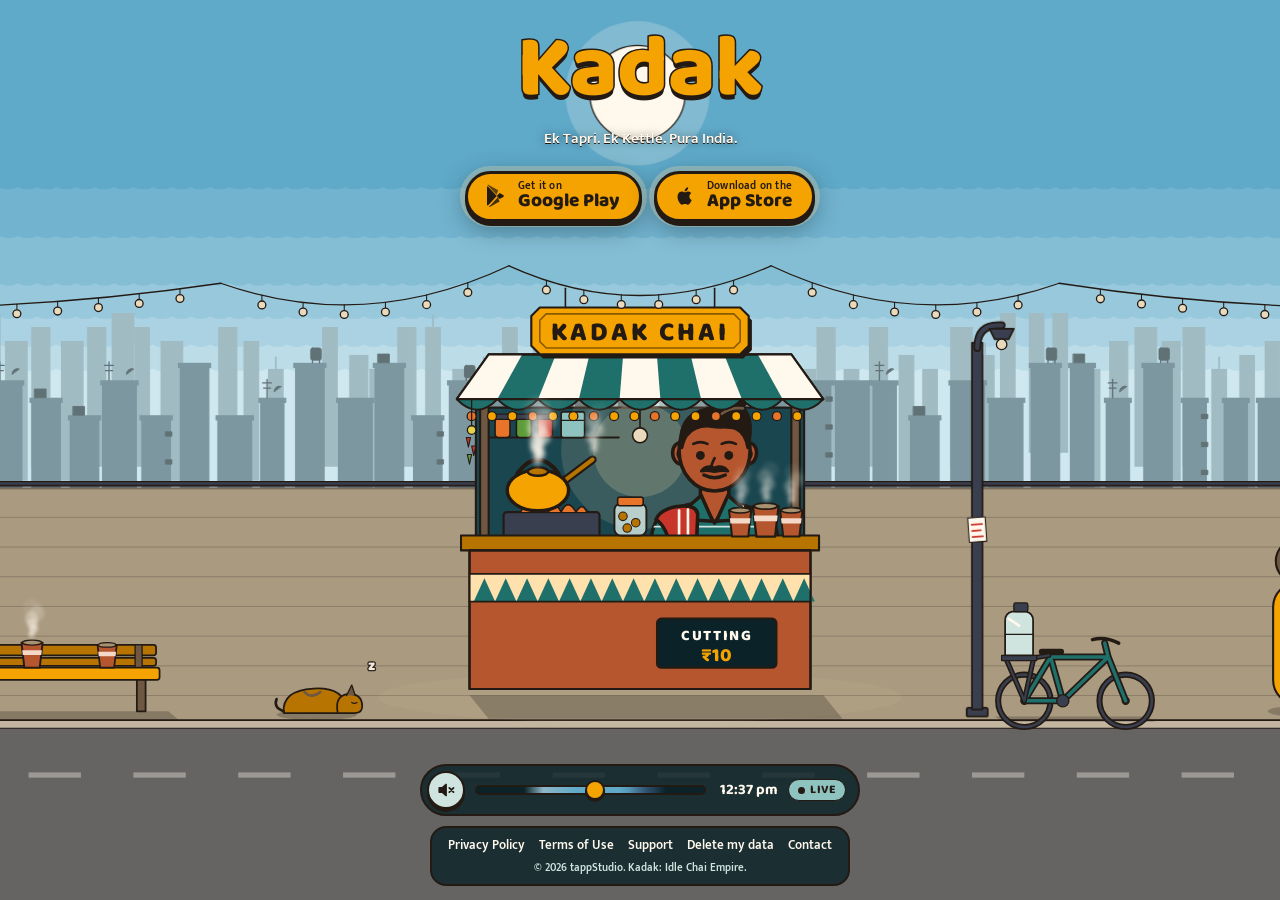
==== commit 4c3538a8: "feat: Landing - smaller tapri under the store buttons, soft steam, no cups in hand Fit the scene so " ====
--- a/index.html
+++ b/index.html
@@ -43,6 +43,10 @@
 .cta { pointer-events: auto; display: inline-flex; align-items: center; gap: 10px; padding: 7px 20px 7px 16px; font-family: var(--f-display); font-weight: 800; font-size: 19px; line-height: 1.05; text-align: left; color: var(--ink); text-decoration: none; background: var(--marigold); border: 3px solid var(--ink); border-radius: 999px; box-shadow: 0 4px 0 var(--ink); transition: transform 120ms var(--ease-out), box-shadow 120ms var(--ease-out); }
 .cta svg { width: 24px; height: 24px; flex: none; }
 .cta small { display: block; font-family: var(--f-body); font-weight: 600; font-size: 11px; letter-spacing: .02em; }
+.cta { position: relative; box-shadow: 0 4px 0 var(--ink), 0 0 0 5px rgba(255,225,173,.28), 0 6px 26px rgba(11,35,40,.45); }
+.cta::after { content: ""; position: absolute; inset: -3px; border-radius: inherit; box-shadow: 0 0 0 0 rgba(255,225,173,.55); animation: ring 2.6s var(--ease-out) infinite; pointer-events: none; }
+.cta + .cta::after { animation-delay: 1.3s; }
+@keyframes ring { 0% { box-shadow: 0 0 0 0 rgba(255,225,173,.55); } 70%, 100% { box-shadow: 0 0 0 14px rgba(255,225,173,0); } }
 .cta:hover { background: var(--haldi); }
 @media (max-width: 400px) {
   .stores { gap: 8px; }
@@ -85,13 +89,11 @@
 @media (max-width: 400px) { .controls { gap: 7px; padding-right: 8px; } .clock { gap: 7px; } .clock output { min-width: 54px; font-size: 13px; } .live { padding: 3px 7px 2px; font-size: 11px; } }
 :focus-visible { outline: 3px solid var(--haldi); outline-offset: 3px; }
 
-.waft { animation: waft 3.2s ease-in-out infinite; transform-box: fill-box; transform-origin: 50% 100%; }
-.waft.b { animation-delay: -1.6s; }
-@keyframes waft { 0%, 100% { transform: translate(0, 0) scaleY(1); opacity: 1; } 50% { transform: translate(3px, -6px) scaleY(1.08); opacity: .75; } }
 .tw { animation: twinkle 3s ease-in-out infinite; }
 @keyframes twinkle { 50% { opacity: .2; } }
 @media (prefers-reduced-motion: reduce) {
-  .waft, .tw { animation: none; }
+  .tw { animation: none; }
+  .cta::after { animation: none; }
   .floater.go { animation-duration: 600ms; }
 }
 </style>
@@ -181,10 +183,24 @@
   }
   const set = (e, a) => { for (const k in a) e.setAttribute(k, a[k]); };
   const ink = (w = 2) => ({ stroke: C.ink, 'stroke-width': w });
-  function steam(d, w, parent, cls = 'waft') {
-    const s = el('g', { class: cls }, parent);
-    el('path', { d, fill: 'none', stroke: C.ink, 'stroke-width': w + 3.5 }, s);
-    el('path', { d, fill: 'none', stroke: C.steam, 'stroke-width': w }, s);
+  // Steam: a few soft puffs per source, each rising, widening, swaying and thinning out on a loop.
+  const vapours = [];
+  function steam(x, y, parent, o = {}) {
+    const v = { x, y, n: 7, life: 2600, rise: 46, sway: 5, size: 4, alpha: .5, ...o, phase: Math.random() };
+    v.g = el('g', { filter: 'url(#vapour)', fill: C.paper }, parent);
+    v.p = Array.from({ length: v.n }, () => el('circle', { r: 0 }, v.g));
+    vapours.push(v);
+  }
+  function stepSteam(now, boost) {
+    for (const v of vapours) {
+      const b = v.boost ? boost : 0, life = v.life * (1 - b * .35);
+      v.p.forEach((c, i) => {
+        const a = (now / life + i / v.n + v.phase) % 1, k = i * 1.7 + v.phase * 6;
+        const x = v.x + Math.sin(a * 4 + k + now / 1400) * v.sway * a + a * a * v.sway * .8;
+        const fade = a < .18 ? a / .18 : (1 - (a - .18) / .82) ** 1.1;
+        set(c, { cx: x.toFixed(1), cy: (v.y - a * v.rise * (1 + b * .4)).toFixed(1), r: (v.size * (.5 + a * 1.8) * (1 + b * .3)).toFixed(2), opacity: (fade * v.alpha * (1 + b * 1.2)).toFixed(3) });
+      });
+    }
   }
   function sparkle(cx, cy, r, parent) {
     const k = r * .28;
@@ -217,6 +233,8 @@
   el('path', { d: 'M-52 -20Q-40 -48 -12 -56', fill: 'none', stroke: C.paper, 'stroke-width': 5 }, sun);
 
   const defs = el('defs', {});
+  const blur = el('filter', { id: 'vapour', x: '-100%', y: '-100%', width: '300%', height: '300%' }, defs);
+  el('feGaussianBlur', { stdDeviation: 2 }, blur);
   const mask = el('mask', { id: 'crescent', maskContentUnits: 'userSpaceOnUse' }, defs);
   el('circle', { r: 46, fill: '#fff' }, mask);
   el('circle', { cx: 22, cy: -14, r: 40, fill: '#000' }, mask);
@@ -297,8 +315,8 @@
   el('rect', { x: BX + 4, y: 801, width: BW - 8, height: 9, rx: 3, fill: C.marigoldDeep, ...ink(2) });
   for (const x of [BX + 18, BX + BW - 28]) el('rect', { x, y: 786, width: 8, height: 28, fill: C.chaiDark, ...ink(1.5) });
   el('rect', { x: BX, y: 812, width: BW, height: 14, rx: 3, fill: C.marigold, ...ink(2) });
-  steam(`M${BX + 62} 784C${BX + 54} 768 ${BX + 70} 760 ${BX + 64} 744`, 4, svg);
   for (const [x, s] of [[BX + 64, 1.1], [BX + 150, 1]]) kulhad(x, 812, s, svg);
+  steam(BX + 64, 780, svg, { n: 7, rise: 42, size: 5, alpha: .6 });
 
   /* ---------- The tapri, with Bablu Bhaiya's two faces stacked and the kettle on a pivot ---------- */
   const pool = el('ellipse', { cx: 220, cy: 846, rx: 300, ry: 30, fill: C.marigoldTint });
@@ -351,13 +369,12 @@
   const bulb = el('circle', { cx: 220, cy: 546, r: 7, ...ink(1.5) }, T);
   live.push([bulb, 'fill', s => mix(C.jute, C.marigoldTint, s.night)]);
 
-  steam('M124 590C110 570 136 560 126 540C118 524 134 514 130 502', 6, T);
-  steam('M140 592C150 578 140 568 150 556', 4, T, 'waft b');
-  const puff = [0, 1, 2].map(() => el('circle', { r: 0, fill: C.steam, ...ink(1.5) }, T));
 
   el('rect', { x: 92, y: 618, width: 90, height: 26, rx: 3, fill: C.slate, ...ink(2) }, T);
   el('path', { d: 'M108 618Q114 606 120 618Q126 604 134 618Q140 606 146 618Q152 604 160 618Q166 608 170 618', fill: C.kesar, ...ink(1.5) }, T);
   const kettle = el('image', { href: '/assets/art/kettle.svg', x: 92, y: 556, width: 90, height: 64 }, T);
+  steam(124, 576, T, { n: 12, rise: 62, size: 6, sway: 7, alpha: .8, boost: true });   // the lid
+  steam(176, 566, T, { n: 8, rise: 46, size: 4.2, sway: 6, alpha: .65, boost: true }); // the spout
 
   el('rect', { x: 52, y: 640, width: 336, height: 14, fill: C.marigoldDeep, ...ink(2) }, T);
   el('rect', { x: 60, y: 654, width: 320, height: 130, fill: C.kulhad, ...ink(2) }, T);
@@ -373,8 +390,8 @@
   el('rect', { x: 196, y: 610, width: 30, height: 30, rx: 6, fill: C.steam, 'fill-opacity': .85, ...ink(1.8) }, T);
   el('rect', { x: 199, y: 604, width: 24, height: 8, rx: 2, fill: C.kesar, ...ink(1.5) }, T);
   for (const [x, y] of [[204, 622], [216, 628], [208, 633]]) el('circle', { cx: x, cy: y, r: 4, fill: C.marigoldDeep, ...ink(1) }, T);
-  steam('M338 614C332 598 346 590 340 576', 4, T, 'waft b');
   for (const [x, s] of [[314, .95], [338, 1.1], [362, .95]]) kulhad(x, 641, s, T);
+  for (const [x, y] of [[314, 614], [338, 611], [362, 614]]) steam(x, y, T, { n: 6, rise: 38, size: 4, sway: 4, alpha: .6, life: 2300 + Math.random() * 600 });
 
   /* ---------- A street lamp, and a cycle with a milk can ---------- */
   const LX = 600;
@@ -452,13 +469,13 @@
   live.push([bulbGlow, 'opacity', s => clamp(s.night * 1.5)]);
 
   /* ---------- Fit: keep the tapri and its nearest customers (x -80..520) in view, under the header ---------- */
-  const CORE_W = 600, CORE_C = 220, SIGN_TOP = 380;
+  const CORE_W = 680, CORE_C = 220, ROPE_TOP = 318;
   let vb = { x: 0, y: 0, w: 1000, h: 1000 }, scale = 1, headerBottom = 0;
   function fit() {
     const W = innerWidth, H = innerHeight;
     headerBottom = $('.top').getBoundingClientRect().bottom;
     const ground = Math.min(H * (H > W * 1.3 ? .76 : .8), $('.bottom').getBoundingClientRect().top - 6);
-    scale = clamp(Math.min(W / CORE_W, (ground - headerBottom - 8) / (KERB - SIGN_TOP)), .35, 2.4);
+    scale = clamp(Math.min(W / CORE_W, (ground - headerBottom - 14) / (KERB - ROPE_TOP), 1.6), .35, 2.4);
     vb.w = W / scale; vb.h = H / scale;
     vb.x = CORE_C - vb.w / 2;
     vb.y = KERB - ground / scale;
@@ -627,9 +644,7 @@
     const shadow = el('ellipse', { rx: 34, ry: 6, cy: FEET + 2, fill: C.ink, 'fill-opacity': .25, stroke: 'none' }, g);
     el('rect', { x: -9 * K, y: FEET - bh, width: 18 * K, height: bh, rx: 9 * K, fill: pick(BODIES) }, g);
     el('circle', { cy: FEET - bh - 8 * K, r: 8 * K, fill: pick(HEADS) }, g);
-    // Some carry a kulhad away with them.
-    const cup = el('g', { opacity: 0 }, g); kulhad(spot < CORE_C ? 30 : -30, FEET - bh * .45, .9, cup);
-    crowd.push({ g, shadow, cup, spot, from, walk, bh, born: now, served: false });
+    crowd.push({ g, shadow, spot, from, walk, bh, born: now, served: false });
   }
   function stepCrowd(now) {
     for (let i = crowd.length - 1; i >= 0; i--) {
@@ -639,7 +654,7 @@
       else if (t > leaves) { x = lerp(c.spot, c.from, (t - leaves) / (c.walk || 1)); bob = Math.abs(Math.sin(t / 110)) * 2 * K; }
       if (reduce) op = Math.min(1, t / FADE, Math.max(0, (leaves + FADE - t) / FADE));
       if (!c.served && t >= arrives + SERVE) {
-        c.served = true; c.cup.setAttribute('opacity', 1);
+        c.served = true;
         const [px, py] = toScreen(c.spot, FEET - c.bh - 16 * K - 10);
         float(px, py, pick(PRICES)); sale(now, c.spot);
       }
@@ -699,11 +714,7 @@
     const s = (now - lastSale) / 1000;
     const tilt = s < .36 ? Math.sin(s / .36 * Math.PI) * 12 : 0;
     kettle.setAttribute('transform', `rotate(${tilt.toFixed(2)} 150 612)`);
-    puff.forEach((c, i) => {
-      const q = (s - i * .08) / .9;
-      if (!(q >= 0 && q < 1)) return c.setAttribute('r', 0);
-      set(c, { cx: 176 + i * 6 + q * 12, cy: 556 - q * 60 - i * 8, r: (5 - i) * (1 - q * .5), opacity: 1 - q });
-    });
+    stepSteam(now, s < 2.5 ? Math.exp(-s / .8) : 0);
     const beam = s < 1.1 ? clamp(Math.min(s / .12, (1.1 - s) / .18)) : 0;
     const hop = s < .5 ? Math.sin(s / .5 * Math.PI) * 9 : 0, breath = reduce ? 0 : Math.sin(now / 1000 * Math.PI * 2 / 2.5) * 1.5;
     face.beam.setAttribute('opacity', beam.toFixed(3)); face.warm.setAttribute('opacity', (1 - beam).toFixed(3));
